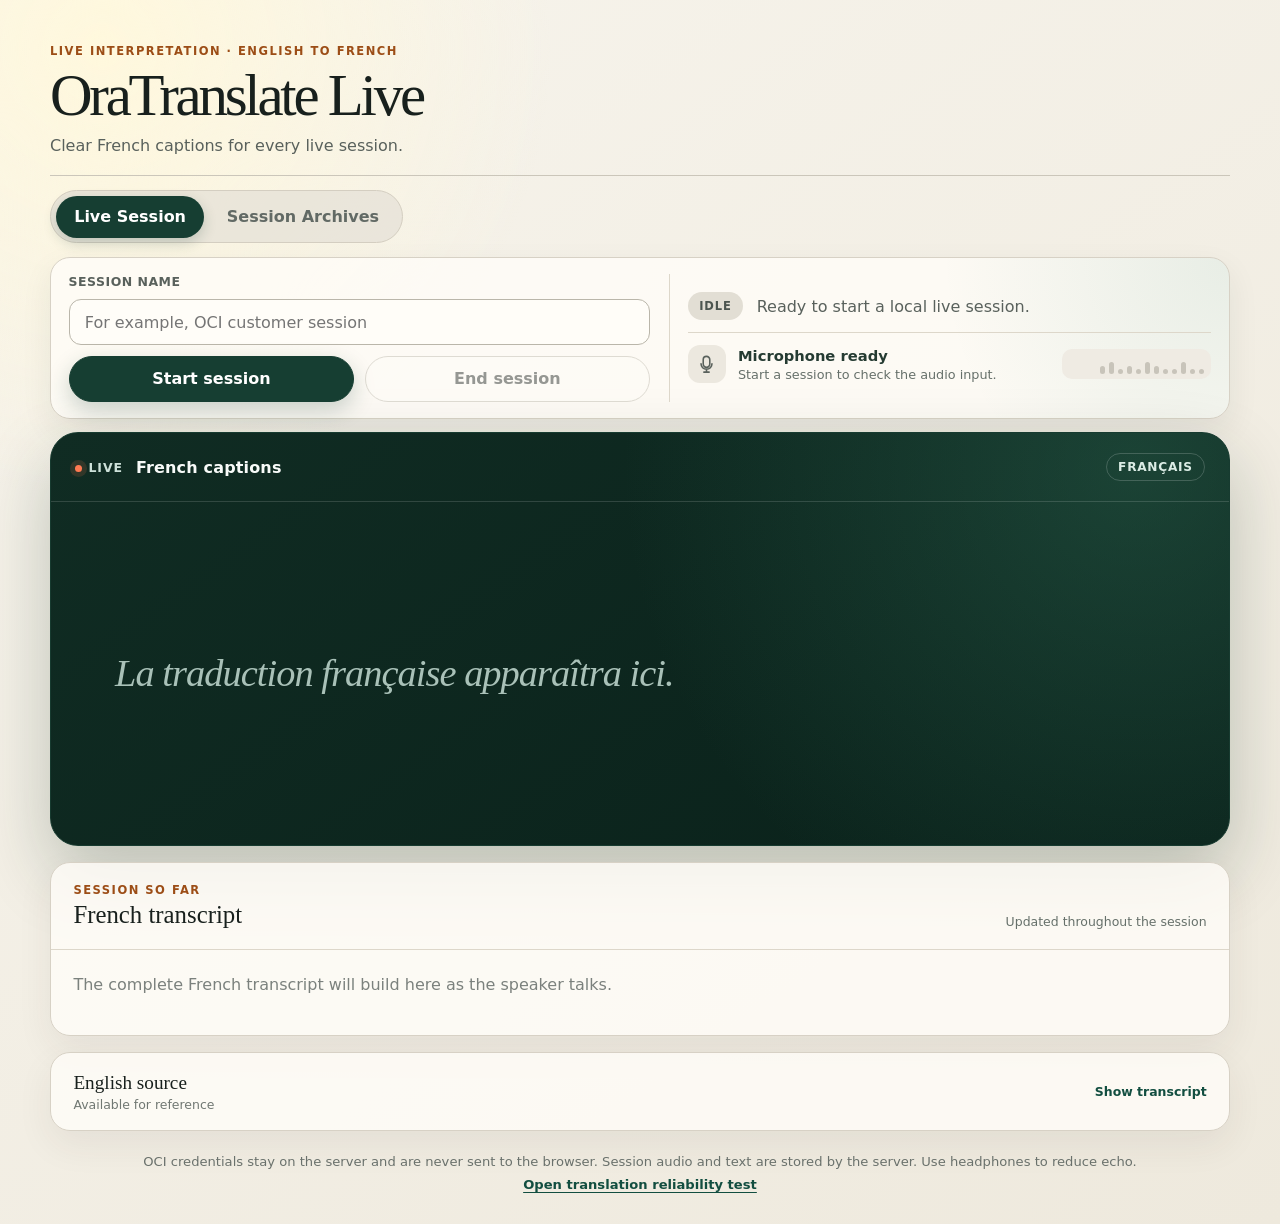
==== web/index.html @ 557733b6 "feat(ui): coordinate live sessions across tabs Separate live controls from session archives, add mic" ====
<!doctype html>
<html lang="en">
  <head>
    <meta charset="utf-8" />
    <meta name="viewport" content="width=device-width, initial-scale=1" />
    <title>OraTranslate Live</title>
    <link rel="stylesheet" href="styles.css" />
  </head>
  <body>
    <main class="shell">
      <header class="hero app-header">
        <div class="brand-block">
          <p class="eyebrow">Live interpretation · English to French</p>
          <h1>OraTranslate Live</h1>
          <p class="lede">
            Clear French captions for every live session.
          </p>
        </div>
      </header>

      <nav class="app-tabs" role="tablist" aria-label="OraTranslate views">
        <button
          id="live-session-tab"
          class="app-tab"
          type="button"
          role="tab"
          aria-selected="true"
          aria-controls="live-session-panel"
          data-panel="live-session-panel"
        >
          Live Session
        </button>
        <button
          id="session-archives-tab"
          class="app-tab"
          type="button"
          role="tab"
          aria-selected="false"
          aria-controls="session-archives-panel"
          data-panel="session-archives-panel"
          tabindex="-1"
        >
          Session Archives
        </button>
      </nav>

      <section
        id="live-session-panel"
        class="tab-panel"
        role="tabpanel"
        aria-labelledby="live-session-tab"
        tabindex="0"
      >
        <div class="session-command-center">
          <section class="session-controls" aria-label="Session controls">
            <label for="session-title">Session name</label>
            <input
              id="session-title"
              type="text"
              maxlength="120"
              placeholder="For example, OCI customer session"
            />
            <div class="controls">
              <button id="start-button" class="primary" type="button">
                Start session
              </button>
              <button id="stop-button" type="button" disabled>
                End session
              </button>
            </div>
          </section>

          <div class="session-feedback">
            <section class="status-panel" aria-live="polite">
              <div class="status-line">
                <span id="status-badge" data-state="idle">idle</span>
                <p id="status-message">Ready to start a local live session.</p>
              </div>
            </section>

            <section
              id="microphone-monitor"
              class="microphone-monitor"
              data-state="idle"
              aria-labelledby="microphone-label"
            >
              <span class="microphone-icon" aria-hidden="true">
                <svg viewBox="0 0 24 24" focusable="false">
                  <path
                    d="M12 15.25a3.75 3.75 0 0 0 3.75-3.75v-5a3.75 3.75 0 0 0-7.5 0v5A3.75 3.75 0 0 0 12 15.25Zm-6.25-4a6.25 6.25 0 0 0 12.5 0M12 17.5v3.25m-3 0h6"
                  />
                </svg>
              </span>
              <div class="microphone-copy">
                <strong id="microphone-label">Microphone ready</strong>
                <span id="microphone-message">
                  Start a session to check the audio input.
                </span>
              </div>
              <div
                id="microphone-level"
                class="microphone-level"
                role="meter"
                aria-label="Microphone input level"
                aria-valuemin="0"
                aria-valuemax="100"
                aria-valuenow="0"
              >
                <span></span><span></span><span></span><span></span>
                <span></span><span></span><span></span><span></span>
                <span></span><span></span><span></span><span></span>
              </div>
            </section>
          </div>
        </div>

        <section class="caption-stage" aria-labelledby="french-caption-heading">
        <div class="caption-stage-heading">
          <div>
            <span class="live-marker">Live</span>
            <h2 id="french-caption-heading">French captions</h2>
          </div>
          <span class="caption-language" lang="fr">Français</span>
        </div>
        <p
          id="current-french-caption"
          class="current-french-caption waiting-caption"
          lang="fr"
          aria-live="polite"
          aria-atomic="true"
        >
          La traduction française apparaîtra ici.
        </p>
      </section>

      <section class="history-panel" aria-labelledby="french-history-heading">
        <div class="history-heading">
          <div>
            <p class="eyebrow">Session so far</p>
            <h2 id="french-history-heading">French transcript</h2>
          </div>
          <span class="buffer-note">Updated throughout the session</span>
        </div>
        <div
          id="translation-list"
          class="result-list french-history"
          aria-live="polite"
        >
          <p id="empty-translation" class="empty-state">
            The complete French transcript will build here as the speaker talks.
          </p>
        </div>
      </section>

        <details class="source-panel">
        <summary>
          <span>
            <strong>English source</strong>
            <small>Available for reference</small>
          </span>
          <span class="disclosure-label">
            <span class="when-closed">Show transcript</span>
            <span class="when-open">Hide transcript</span>
          </span>
        </summary>
        <div
          id="transcript-list"
          class="result-list source-transcript"
          aria-live="polite"
        >
          <p id="empty-transcript" class="empty-state">
            The English source transcript will appear here.
          </p>
        </div>
        </details>
      </section>

      <section
        id="session-archives-panel"
        class="tab-panel"
        role="tabpanel"
        aria-labelledby="session-archives-tab"
        tabindex="0"
        hidden
      >
        <section
          class="session-library"
          id="session-library"
          aria-labelledby="library-heading"
        >
          <div class="library-heading">
            <div>
              <p class="eyebrow">Session Archives</p>
              <h2 id="library-heading">Saved sessions</h2>
              <p>
                Play a completed session or review and download its recording,
                transcript, translation, and operational report.
              </p>
            </div>
            <button id="refresh-sessions" type="button">Refresh sessions</button>
          </div>

          <div class="library-grid">
          <div id="session-list" class="session-list">
            <p id="empty-sessions" class="empty-state">
              Completed sessions will appear here.
            </p>
          </div>

          <article id="session-viewer" class="session-viewer">
            <p id="empty-viewer" class="empty-state">
              Choose a session to see its saved outputs.
            </p>
            <div id="session-detail" hidden>
              <div class="viewer-heading">
                <div>
                  <span id="saved-session-status" class="saved-status"></span>
                  <h3 id="saved-session-title"></h3>
                  <p id="saved-session-meta"></p>
                </div>
              </div>

              <div id="saved-audio-panel" class="saved-audio">
                <audio id="saved-audio" controls preload="metadata"></audio>
                <p class="archive-playback-note">
                  Only one archived recording plays at a time. Playback pauses
                  automatically when a live session starts.
                </p>
              </div>

              <div class="download-links">
                <a id="download-audio" download>Download MP3</a>
                <a id="download-english" download>Download English text</a>
                <a id="download-french" download>Download French text</a>
                <a id="download-report" download>Download session report</a>
                <button id="delete-session" class="danger-action" type="button">
                  Delete saved session
                </button>
              </div>

              <section class="saved-text" aria-labelledby="saved-english-heading">
                <h4 id="saved-english-heading">English transcript</h4>
                <p id="saved-english"></p>
              </section>
              <section
                class="saved-text french-saved"
                aria-labelledby="saved-french-heading"
              >
                <h4 id="saved-french-heading">French translation</h4>
                <p id="saved-french" lang="fr"></p>
              </section>
            </div>
          </article>
          </div>
        </section>
      </section>

      <footer>
        <p>
          OCI credentials stay on the server and are never sent to the browser.
          Session audio and text are stored by the server. Use headphones to
          reduce echo.
        </p>
        <a
          class="utility-link"
          href="translation-test.html"
          target="_blank"
          rel="noopener"
        >
          Open translation reliability test
        </a>
      </footer>
    </main>
    <script src="url-utils.js" defer></script>
    <script src="app.js" defer></script>
  </body>
</html>
---- web/styles.css ----
:root {
  color-scheme: light;
  font-family:
    Inter, ui-sans-serif, system-ui, -apple-system, BlinkMacSystemFont,
    "Segoe UI", sans-serif;
  color: #18201d;
  background: #f3f0e8;
  font-synthesis: none;
}

* {
  box-sizing: border-box;
}

[hidden] {
  display: none !important;
}

body {
  min-width: 320px;
  min-height: 100vh;
  margin: 0;
  background:
    radial-gradient(circle at 8% 4%, #fff8dd 0, transparent 28rem),
    linear-gradient(145deg, #f7f4ec 0%, #eee9dd 100%);
}

button {
  min-height: 46px;
  padding: 0 1.1rem;
  border: 1px solid #bab6aa;
  border-radius: 999px;
  color: #18201d;
  background: #fffdf8;
  font: inherit;
  font-weight: 700;
  cursor: pointer;
}

button.primary {
  border-color: #163e32;
  color: #fff;
  background: #163e32;
  box-shadow: 0 8px 22px rgb(22 62 50 / 22%);
}

button:hover:not(:disabled) {
  transform: translateY(-1px);
}

button:focus-visible {
  outline: 3px solid #d88d32;
  outline-offset: 3px;
}

button:disabled {
  cursor: not-allowed;
  opacity: 0.45;
}

input {
  min-height: 46px;
  padding: 0 0.95rem;
  border: 1px solid #bab6aa;
  border-radius: 12px;
  color: #18201d;
  background: #fffdf8;
  font: inherit;
}

input:focus-visible {
  outline: 3px solid #d88d32;
  outline-offset: 2px;
}

.shell {
  width: min(1180px, calc(100% - 2rem));
  margin: 0 auto;
  padding: 2.75rem 0 2rem;
}

.hero {
  display: flex;
  align-items: end;
  justify-content: space-between;
  gap: 3rem;
  padding: 0 0 2.25rem;
  border-bottom: 1px solid #cbc6ba;
}

.eyebrow,
.step {
  margin: 0 0 0.6rem;
  color: #9c4d16;
  font-size: 0.72rem;
  font-weight: 800;
  letter-spacing: 0.13em;
  text-transform: uppercase;
}

h1 {
  max-width: 780px;
  margin: 0;
  font-family: Georgia, "Times New Roman", serif;
  font-size: clamp(2.8rem, 7vw, 5.6rem);
  font-weight: 500;
  letter-spacing: -0.055em;
  line-height: 0.96;
}

.lede {
  max-width: 650px;
  margin: 1.35rem 0 0;
  color: #59615c;
  font-size: 1.05rem;
  line-height: 1.65;
}

.controls {
  display: flex;
  flex: 0 0 auto;
  gap: 0.65rem;
}

.session-controls {
  display: grid;
  gap: 0.65rem;
  min-width: 0;
}

.session-controls label {
  color: #59615c;
  font-size: 0.78rem;
  font-weight: 800;
  letter-spacing: 0.04em;
  text-transform: uppercase;
}

.session-controls .controls button {
  flex: 1;
}

.status-panel {
  display: flex;
  align-items: center;
  min-width: 0;
  margin: 0;
}

.status-line {
  display: flex;
  align-items: center;
  gap: 0.85rem;
}

.status-line p {
  margin: 0;
  color: #59615c;
  line-height: 1.45;
}

#status-badge {
  display: inline-flex;
  align-items: center;
  min-height: 28px;
  padding: 0 0.7rem;
  border-radius: 999px;
  color: #4c554f;
  background: #e2ded4;
  font-size: 0.72rem;
  font-weight: 800;
  letter-spacing: 0.08em;
  text-transform: uppercase;
}

#status-badge[data-state="listening"] {
  color: #fff;
  background: #15745a;
}

#status-badge[data-state="error"] {
  color: #fff;
  background: #a13b32;
}

#status-badge[data-state="unavailable"] {
  color: #6b330d;
  background: #f5d8bd;
}

.results-grid {
  display: grid;
  grid-template-columns: repeat(2, minmax(0, 1fr));
  gap: 1.2rem;
}

.result-panel {
  overflow: hidden;
  min-height: 420px;
  border: 1px solid #d7d1c5;
  border-radius: 22px;
  background: rgb(255 253 248 / 80%);
  box-shadow: 0 18px 50px rgb(56 49 39 / 8%);
}

.panel-heading {
  display: flex;
  align-items: center;
  justify-content: space-between;
  gap: 1rem;
  padding: 1.35rem 1.5rem;
  border-bottom: 1px solid #ddd7ca;
}

.panel-heading > div {
  display: flex;
  align-items: baseline;
  gap: 0.75rem;
}

.panel-heading .step {
  margin: 0;
}

h2 {
  margin: 0;
  font-family: Georgia, "Times New Roman", serif;
  font-size: 1.35rem;
  font-weight: 500;
}

.live-marker,
.buffer-note {
  color: #66706a;
  font-size: 0.78rem;
  white-space: nowrap;
}

.live-marker::before {
  display: inline-block;
  width: 7px;
  height: 7px;
  margin-right: 0.4rem;
  border-radius: 50%;
  background: #d85b38;
  content: "";
}

.result-list {
  max-height: 520px;
  overflow-y: auto;
  padding: 0.5rem 1.5rem 1.5rem;
}

.empty-state {
  margin: 1.2rem 0;
  color: #7b817d;
  line-height: 1.55;
}

.continuous-text {
  margin: 0;
  padding: 1rem 0;
  font-size: 1.05rem;
  line-height: 1.75;
}

.partial-text {
  color: #727a75;
  font-style: italic;
}

.error-card {
  margin-top: 1rem;
  padding: 1.1rem;
  border: 1px solid #ddd6c7;
  border-radius: 15px;
  background: #fffdfa;
}

.french-text {
  color: #124e40;
  font-family: Georgia, "Times New Roman", serif;
  font-size: 1.15rem;
}

.error-card {
  border-color: #e2b5ae;
  color: #762c25;
  background: #fff5f2;
}

.error-card p {
  margin: 0.45rem 0;
  line-height: 1.5;
}

.error-card code {
  display: block;
  overflow-wrap: anywhere;
  color: #7c514a;
  font-size: 0.74rem;
}

.session-library {
  margin-top: 1.2rem;
  overflow: hidden;
  border: 1px solid #d7d1c5;
  border-radius: 22px;
  background: rgb(255 253 248 / 80%);
  box-shadow: 0 18px 50px rgb(56 49 39 / 8%);
}

.library-heading {
  display: flex;
  align-items: center;
  justify-content: space-between;
  gap: 2rem;
  padding: 1.5rem;
  border-bottom: 1px solid #ddd7ca;
}

.library-heading .eyebrow {
  margin-bottom: 0.35rem;
}

.library-heading > div > p:last-child {
  max-width: 690px;
  margin: 0.55rem 0 0;
  color: #66706a;
  line-height: 1.55;
}

.library-grid {
  display: grid;
  grid-template-columns: minmax(240px, 0.36fr) minmax(0, 1fr);
  min-height: 410px;
}

.session-list {
  max-height: 620px;
  overflow-y: auto;
  padding: 0.75rem;
  border-right: 1px solid #ddd7ca;
}

.session-card {
  display: grid;
  width: 100%;
  min-height: 0;
  margin-bottom: 0.55rem;
  padding: 0.9rem;
  border: 1px solid transparent;
  border-radius: 13px;
  text-align: left;
}

.session-card:hover:not(:disabled),
.session-card[aria-current="true"] {
  transform: none;
  border-color: #b9c9c2;
  background: #edf4f0;
}

.session-card strong {
  overflow: hidden;
  text-overflow: ellipsis;
  white-space: nowrap;
}

.session-card span {
  margin-top: 0.3rem;
  color: #66706a;
  font-size: 0.78rem;
  font-weight: 500;
}

.session-viewer {
  min-width: 0;
  padding: 1.5rem;
}

.session-viewer > .empty-state {
  margin: 0;
}

.viewer-heading {
  display: flex;
  justify-content: space-between;
  gap: 1rem;
}

.viewer-heading h3 {
  margin: 0.35rem 0 0;
  font-family: Georgia, "Times New Roman", serif;
  font-size: 1.6rem;
  font-weight: 500;
}

.viewer-heading p {
  margin: 0.45rem 0 0;
  color: #66706a;
  font-size: 0.85rem;
}

.saved-status {
  display: inline-flex;
  padding: 0.25rem 0.55rem;
  border-radius: 999px;
  color: #165843;
  background: #dcece5;
  font-size: 0.68rem;
  font-weight: 800;
  letter-spacing: 0.06em;
  text-transform: uppercase;
}

.saved-status[data-status="interrupted"],
.saved-status[data-status="failed"] {
  color: #762c25;
  background: #f7dfda;
}

.saved-audio {
  margin-top: 1.2rem;
  padding: 0.85rem;
  border: 1px solid #ddd7ca;
  border-radius: 14px;
  background: #f8f5ed;
}

.saved-audio audio {
  display: block;
  width: 100%;
}

.archive-playback-note {
  margin: 0.55rem 0 0;
  color: #68716c;
  font-size: 0.78rem;
  line-height: 1.45;
}

.download-links {
  display: flex;
  flex-wrap: wrap;
  gap: 0.55rem 1rem;
  margin: 0.9rem 0 0;
}

.download-links a {
  color: #124e40;
  font-size: 0.82rem;
  font-weight: 750;
  text-underline-offset: 0.2em;
}

.download-links .danger-action {
  min-height: 0;
  margin-left: auto;
  padding: 0;
  border: 0;
  border-radius: 0;
  color: #9a342c;
  background: transparent;
  box-shadow: none;
  font-size: 0.82rem;
  text-decoration: underline;
  text-underline-offset: 0.2em;
}

.download-links .danger-action:hover:not(:disabled) {
  transform: none;
  color: #6f211b;
}

.saved-text {
  margin-top: 1.25rem;
  padding-top: 1rem;
  border-top: 1px solid #ddd7ca;
}

.saved-text h4 {
  margin: 0;
  color: #9c4d16;
  font-size: 0.74rem;
  letter-spacing: 0.1em;
  text-transform: uppercase;
}

.saved-text p {
  max-height: 220px;
  margin: 0.65rem 0 0;
  overflow-y: auto;
  white-space: pre-wrap;
  line-height: 1.7;
}

.french-saved p {
  color: #124e40;
  font-family: Georgia, "Times New Roman", serif;
  font-size: 1.08rem;
}

footer {
  padding: 1.4rem 0 0;
  color: #6a716c;
  font-size: 0.82rem;
  text-align: center;
}

footer p {
  margin: 0 0 0.55rem;
}

.utility-link {
  color: #124e40;
  font-weight: 700;
  text-underline-offset: 0.2em;
}

.app-header {
  align-items: center;
  padding-bottom: 1rem;
}

.app-header h1 {
  font-size: clamp(2.5rem, 4.6vw, 4rem);
}

.app-header .lede {
  margin-top: 0.55rem;
  font-size: 1rem;
}

.app-tabs {
  display: inline-flex;
  gap: 0.25rem;
  margin-top: 0.85rem;
  padding: 0.3rem;
  border: 1px solid #d4cec1;
  border-radius: 999px;
  background: rgb(229 225 215 / 72%);
}

.app-tab {
  min-height: 42px;
  padding: 0.2rem 1.15rem;
  border: 0;
  border-radius: 999px;
  color: #626a65;
  background: transparent;
  box-shadow: none;
}

.app-tab:hover:not(:disabled):not([aria-selected="true"]) {
  transform: none;
  color: #163e32;
  background: rgb(255 253 248 / 72%);
}

.app-tab[aria-selected="true"] {
  color: #fff;
  background: #163e32;
  box-shadow: 0 5px 14px rgb(22 62 50 / 20%);
}

.tab-panel {
  min-width: 0;
}

.session-command-center {
  display: grid;
  grid-template-columns: minmax(300px, 1.05fr) minmax(330px, 0.95fr);
  align-items: stretch;
  margin-top: 0.85rem;
  padding: 1rem 1.1rem;
  border: 1px solid #d7d1c5;
  border-radius: 20px;
  background:
    radial-gradient(circle at 100% 0%, rgb(27 112 84 / 9%), transparent 18rem),
    rgb(255 253 248 / 82%);
  box-shadow: 0 12px 32px rgb(34 49 42 / 7%);
}

.session-command-center .session-controls {
  padding-right: 1.15rem;
}

.session-feedback {
  display: grid;
  align-content: center;
  gap: 0.75rem;
  min-width: 0;
  padding-left: 1.15rem;
  border-left: 1px solid #ddd7ca;
}

.microphone-monitor {
  display: grid;
  grid-template-columns: auto minmax(0, 1fr) minmax(130px, 0.48fr);
  align-items: center;
  gap: 0.75rem;
  min-width: 0;
  margin: 0;
  padding: 0.75rem 0 0;
  border: 0;
  border-top: 1px solid #ddd7ca;
  border-radius: 0;
  color: #34433c;
  background: transparent;
  transition:
    border-color 160ms ease,
    background-color 160ms ease,
    box-shadow 160ms ease;
}

.microphone-icon {
  display: grid;
  width: 38px;
  height: 38px;
  place-items: center;
  border-radius: 12px;
  color: #59615c;
  background: #ece8df;
  transition:
    color 160ms ease,
    background-color 160ms ease,
    box-shadow 160ms ease;
}

.microphone-icon svg {
  width: 21px;
  height: 21px;
  fill: none;
  stroke: currentcolor;
  stroke-linecap: round;
  stroke-linejoin: round;
  stroke-width: 1.8;
}

.microphone-copy {
  display: grid;
  gap: 0.15rem;
  min-width: 0;
}

.microphone-copy strong {
  color: #253b32;
  font-size: 0.92rem;
}

.microphone-copy span {
  overflow: hidden;
  color: #66706a;
  font-size: 0.8rem;
  text-overflow: ellipsis;
  white-space: nowrap;
}

.microphone-level {
  display: flex;
  height: 30px;
  align-items: end;
  justify-content: flex-end;
  gap: 4px;
  padding: 5px 7px;
  border-radius: 10px;
  background: #efebe3;
}

.microphone-level span {
  width: 5px;
  height: 28%;
  border-radius: 999px;
  background: #c8c4ba;
  transition:
    height 90ms linear,
    background-color 90ms linear;
}

.microphone-level span:nth-child(3n + 1) {
  height: 42%;
}

.microphone-level span:nth-child(4n + 2) {
  height: 64%;
}

.microphone-level span.is-active {
  height: 100%;
  background: #1a7c5f;
}

.microphone-monitor[data-state="requesting"] .microphone-icon,
.microphone-monitor[data-state="connecting"] .microphone-icon {
  color: #7a470d;
  background: #f7dfbd;
}

.microphone-monitor[data-state="active"] {
  border-color: #8bb8a7;
  background: transparent;
  box-shadow: none;
}

.microphone-monitor[data-state="active"] .microphone-icon {
  color: #fff;
  background: #15745a;
  box-shadow: 0 0 0 6px rgb(21 116 90 / 10%);
}

.microphone-monitor[data-state="error"] {
  border-color: #d9aaa3;
  background: transparent;
}

.microphone-monitor[data-state="error"] .microphone-icon {
  color: #fff;
  background: #a13b32;
}

.microphone-monitor[data-state="unavailable"] .microphone-icon {
  color: #6b330d;
  background: #f5d8bd;
}

.caption-stage {
  display: flex;
  min-height: clamp(340px, 46vh, 540px);
  margin-top: 0.85rem;
  overflow: hidden;
  flex-direction: column;
  border: 1px solid #173b30;
  border-radius: 28px;
  color: #f8fbf9;
  background:
    radial-gradient(circle at 92% 8%, rgb(55 123 98 / 35%), transparent 32rem),
    linear-gradient(145deg, #102c23 0%, #0a211a 100%);
  box-shadow: 0 28px 70px rgb(16 44 35 / 24%);
}

.caption-stage-heading {
  display: flex;
  align-items: center;
  justify-content: space-between;
  gap: 1rem;
  padding: 1.25rem 1.5rem;
  border-bottom: 1px solid rgb(255 255 255 / 14%);
}

.caption-stage-heading > div {
  display: flex;
  align-items: center;
  gap: 0.8rem;
}

.caption-stage-heading h2 {
  color: #f8fbf9;
  font-family: inherit;
  font-size: 1rem;
  font-weight: 750;
  letter-spacing: 0.01em;
}

.caption-stage .live-marker {
  color: #cde1d9;
  font-weight: 750;
  letter-spacing: 0.08em;
  text-transform: uppercase;
}

.caption-stage .live-marker::before {
  background: #ff7a52;
  box-shadow: 0 0 0 5px rgb(255 122 82 / 14%);
}

.caption-language {
  padding: 0.35rem 0.7rem;
  border: 1px solid rgb(255 255 255 / 18%);
  border-radius: 999px;
  color: #dbece5;
  font-size: 0.76rem;
  font-weight: 750;
  letter-spacing: 0.06em;
  text-transform: uppercase;
}

.current-french-caption {
  display: flex;
  min-height: 0;
  margin: 0;
  padding: clamp(2rem, 5vw, 4rem);
  overflow-y: auto;
  flex: 1;
  align-items: center;
  color: #fffdf8;
  font-family: Georgia, "Times New Roman", serif;
  font-size: clamp(2.4rem, 4.7vw, 5rem);
  font-weight: 500;
  letter-spacing: -0.025em;
  line-height: 1.13;
  text-wrap: balance;
}

.current-french-caption.waiting-caption {
  color: #a9c1b8;
  font-size: clamp(1.7rem, 3vw, 2.7rem);
  font-style: italic;
}

.history-panel,
.source-panel {
  margin-top: 1rem;
  overflow: hidden;
  border: 1px solid #d7d1c5;
  border-radius: 20px;
  background: rgb(255 253 248 / 82%);
  box-shadow: 0 14px 36px rgb(56 49 39 / 7%);
}

.history-heading {
  display: flex;
  align-items: end;
  justify-content: space-between;
  gap: 1rem;
  padding: 1.2rem 1.4rem;
  border-bottom: 1px solid #ddd7ca;
}

.history-heading .eyebrow {
  margin-bottom: 0.3rem;
}

.history-heading h2 {
  font-size: 1.55rem;
}

.french-history {
  max-height: 300px;
  padding: 0.25rem 1.4rem 1.15rem;
}

.french-history .french-text {
  color: #123f34;
  font-size: clamp(1.25rem, 2vw, 1.65rem);
  line-height: 1.65;
}

.source-panel > summary {
  display: flex;
  align-items: center;
  justify-content: space-between;
  gap: 1rem;
  padding: 1.15rem 1.4rem;
  list-style: none;
  cursor: pointer;
}

.source-panel > summary::-webkit-details-marker {
  display: none;
}

.source-panel > summary:focus-visible {
  outline: 3px solid #d88d32;
  outline-offset: -3px;
}

.source-panel > summary > span:first-child {
  display: grid;
  gap: 0.2rem;
}

.source-panel summary strong {
  font-family: Georgia, "Times New Roman", serif;
  font-size: 1.2rem;
  font-weight: 500;
}

.source-panel summary small {
  color: #707772;
  font-size: 0.78rem;
}

.disclosure-label {
  color: #124e40;
  font-size: 0.78rem;
  font-weight: 800;
  white-space: nowrap;
}

.source-panel[open] > summary {
  border-bottom: 1px solid #ddd7ca;
}

.disclosure-label .when-open,
.source-panel[open] > summary .when-closed {
  display: none;
}

.source-panel[open] > summary .when-open {
  display: inline;
}

.source-transcript {
  max-height: 230px;
  padding: 0.35rem 1.4rem 1rem;
  background: #f8f5ed;
}

.source-transcript .continuous-text {
  color: #4f5853;
  font-size: 0.95rem;
  line-height: 1.65;
}

.session-library {
  margin-top: 1rem;
}

@media (max-width: 760px) {
  .shell {
    padding-top: 2rem;
  }

  .hero {
    align-items: stretch;
    flex-direction: column;
    gap: 1.5rem;
  }

  .session-command-center {
    grid-template-columns: 1fr;
    padding: 0.9rem;
  }

  .session-command-center .session-controls,
  .session-feedback {
    width: 100%;
  }

  .session-command-center .session-controls {
    padding: 0 0 0.9rem;
  }

  .session-feedback {
    padding: 0.85rem 0 0;
    border-top: 1px solid #ddd7ca;
    border-left: 0;
  }

  .microphone-monitor {
    grid-template-columns: auto minmax(0, 1fr);
  }

  .microphone-level {
    grid-column: 1 / -1;
    justify-content: stretch;
  }

  .microphone-level span {
    flex: 1;
  }

  .caption-stage {
    min-height: 360px;
    border-radius: 22px;
  }

  .caption-stage-heading {
    padding: 1rem;
  }

  .current-french-caption {
    padding: 1.5rem;
    font-size: clamp(2rem, 9vw, 3.3rem);
  }

  .history-heading {
    align-items: flex-start;
    flex-direction: column;
    padding: 1rem;
  }

  .french-history,
  .source-transcript {
    padding-right: 1rem;
    padding-left: 1rem;
  }

  .source-panel > summary {
    align-items: flex-start;
    padding: 1rem;
  }

  .session-controls {
    flex-basis: auto;
  }

  .controls button {
    flex: 1;
  }

  .app-tabs {
    display: flex;
    gap: 0;
    width: 100%;
  }

  .app-tab {
    flex: 1;
    padding-right: 0.65rem;
    padding-left: 0.65rem;
  }

  .results-grid {
    grid-template-columns: 1fr;
  }

  .result-panel {
    min-height: 340px;
  }

  .library-heading {
    align-items: stretch;
    flex-direction: column;
    gap: 1rem;
  }

  .library-grid {
    grid-template-columns: 1fr;
  }

  .session-list {
    max-height: 280px;
    border-right: 0;
    border-bottom: 1px solid #ddd7ca;
  }
}
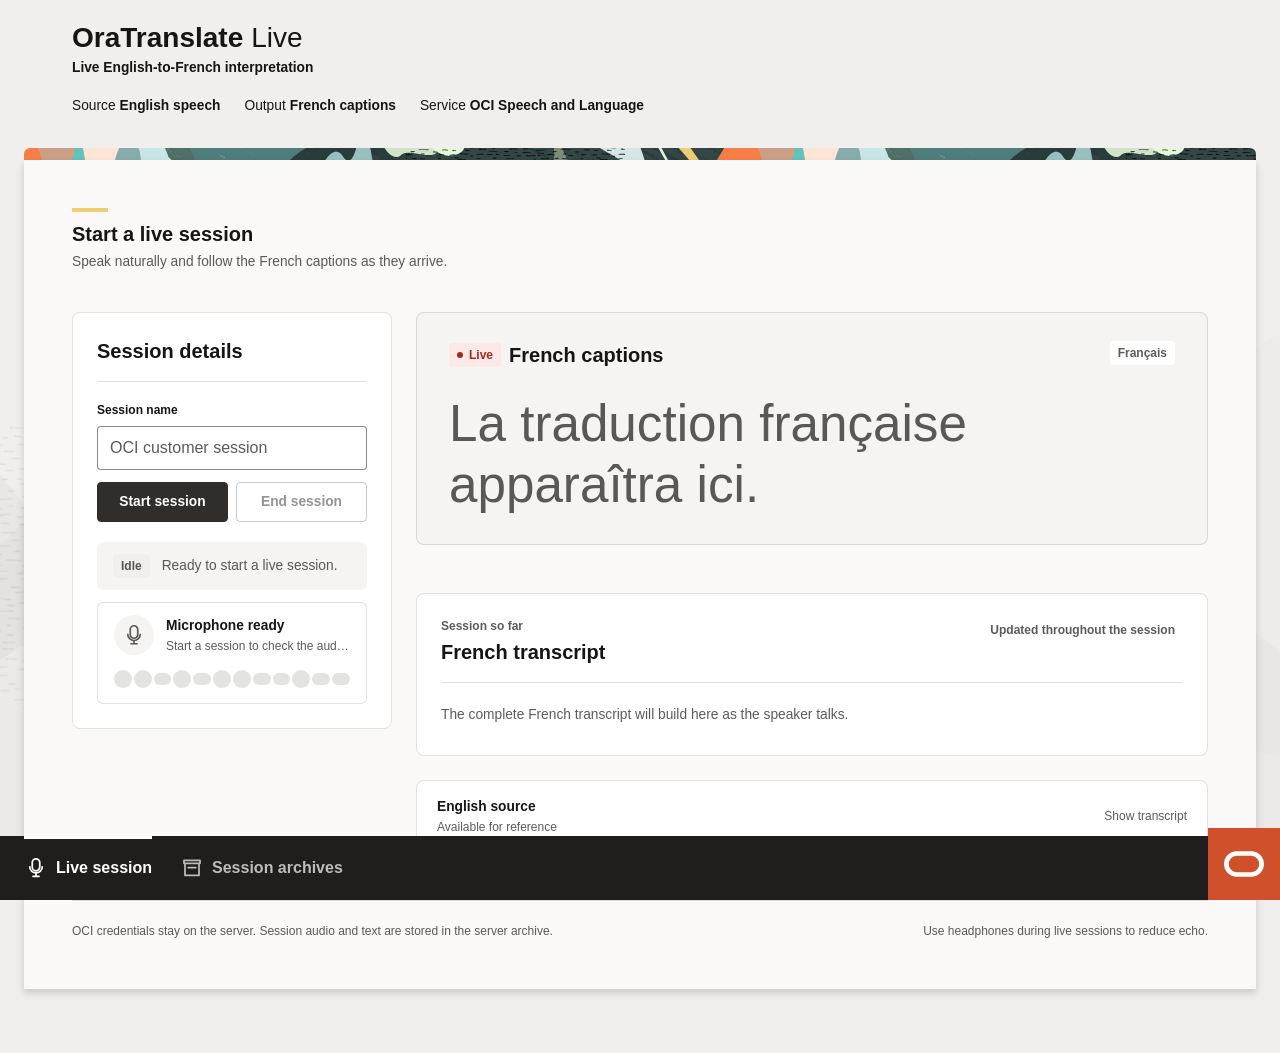
==== commit 0c553253: "feat(ui): adopt Redwood live session experience Restyle the live and diagnostic pages with local Red" ====
--- a/web/index.html
+++ b/web/index.html
@@ -7,270 +7,439 @@
     <link rel="stylesheet" href="styles.css" />
   </head>
   <body>
-    <main class="shell">
-      <header class="hero app-header">
-        <div class="brand-block">
-          <p class="eyebrow">Live interpretation · English to French</p>
-          <h1>OraTranslate Live</h1>
-          <p class="lede">
-            Clear French captions for every live session.
+    <div class="page-shell">
+      <header class="overview-header">
+        <div class="frame-shell">
+          <div class="overview-header__surface">
+            <div class="overview-header__main">
+              <div class="overview-header__identity">
+                <div class="overview-header__title-row">
+                  <h1 class="overview-title">
+                    <span class="overview-title__strong">OraTranslate</span>
+                    <span>Live</span>
+                  </h1>
+                </div>
+                <p class="overview-subtitle">
+                  Live English-to-French interpretation
+                </p>
+              </div>
+
+            </div>
+
+            <dl class="overview-context" aria-label="Translation context">
+              <div class="context-item">
+                <dt>Source</dt>
+                <dd>English speech</dd>
+              </div>
+              <div class="context-item">
+                <dt>Output</dt>
+                <dd>French captions</dd>
+              </div>
+              <div class="context-item">
+                <dt>Service</dt>
+                <dd>OCI Speech and Language</dd>
+              </div>
+            </dl>
+          </div>
+
+          <div class="overview-strip" aria-hidden="true"></div>
+        </div>
+      </header>
+
+      <main class="overview-main">
+        <div class="frame-shell">
+          <div class="content-shell">
+            <div class="content-shell__primary">
+              <section
+                id="live-session-panel"
+                class="tab-panel"
+                role="tabpanel"
+                aria-labelledby="live-session-tab"
+                tabindex="0"
+              >
+                <section
+                  class="overview-section live-workflow"
+                  aria-labelledby="live-workflow-heading"
+                >
+                  <div class="section-heading">
+                    <h2 id="live-workflow-heading">Start a live session</h2>
+                    <p>Speak naturally and follow the French captions as they arrive.</p>
+                  </div>
+
+                  <div class="live-item-overview">
+                    <aside
+                      class="session-command-center"
+                      aria-labelledby="session-details-heading"
+                    >
+                      <div class="session-card-heading">
+                        <h3 id="session-details-heading">Session details</h3>
+                      </div>
+
+                      <section class="session-controls" aria-label="Session controls">
+                        <label for="session-title">Session name</label>
+                        <input
+                          id="session-title"
+                          type="text"
+                          maxlength="120"
+                          placeholder="OCI customer session"
+                        />
+                        <div class="controls">
+                          <button
+                            id="start-button"
+                            class="btn btn--primary primary"
+                            type="button"
+                          >
+                            Start session
+                          </button>
+                          <button
+                            id="stop-button"
+                            class="btn btn--secondary"
+                            type="button"
+                            disabled
+                          >
+                            End session
+                          </button>
+                        </div>
+                      </section>
+
+                      <div class="session-feedback">
+                        <section class="status-panel" aria-live="polite">
+                          <div class="status-line">
+                            <span id="status-badge" data-state="idle">idle</span>
+                            <p id="status-message">Ready to start a live session.</p>
+                          </div>
+                        </section>
+
+                        <section
+                          id="microphone-monitor"
+                          class="microphone-monitor"
+                          data-state="idle"
+                          aria-labelledby="microphone-label"
+                        >
+                          <span class="microphone-icon" aria-hidden="true">
+                            <svg viewBox="0 0 24 24" focusable="false">
+                              <path
+                                d="M12 15.25a3.75 3.75 0 0 0 3.75-3.75v-5a3.75 3.75 0 0 0-7.5 0v5A3.75 3.75 0 0 0 12 15.25Zm-6.25-4a6.25 6.25 0 0 0 12.5 0M12 17.5v3.25m-3 0h6"
+                              />
+                            </svg>
+                          </span>
+                          <div class="microphone-copy">
+                            <strong id="microphone-label">Microphone ready</strong>
+                            <span id="microphone-message">
+                              Start a session to check the audio input.
+                            </span>
+                          </div>
+                          <div
+                            id="microphone-level"
+                            class="microphone-level"
+                            role="meter"
+                            aria-label="Microphone input level"
+                            aria-valuemin="0"
+                            aria-valuemax="100"
+                            aria-valuenow="0"
+                          >
+                            <span></span><span></span><span></span><span></span>
+                            <span></span><span></span><span></span><span></span>
+                            <span></span><span></span><span></span><span></span>
+                          </div>
+                        </section>
+                      </div>
+                    </aside>
+
+                    <div class="live-item-overview__content">
+                      <section
+                        class="caption-stage"
+                        aria-labelledby="french-caption-heading"
+                      >
+                        <div class="caption-stage-heading">
+                          <div>
+                            <span class="live-marker">Live</span>
+                            <h2 id="french-caption-heading">French captions</h2>
+                          </div>
+                          <span class="caption-language" lang="fr">Français</span>
+                        </div>
+                        <p
+                          id="current-french-caption"
+                          class="current-french-caption waiting-caption"
+                          lang="fr"
+                          aria-live="polite"
+                          aria-atomic="true"
+                        >
+                          La traduction française apparaîtra ici.
+                        </p>
+                      </section>
+
+                      <section
+                        id="translation-alerts"
+                        class="message-stack"
+                        aria-label="Translation notices"
+                        aria-live="polite"
+                      ></section>
+
+                      <section
+                        class="history-panel"
+                        aria-labelledby="french-history-heading"
+                      >
+                        <div class="history-heading">
+                          <div>
+                            <p class="section-kicker">Session so far</p>
+                            <h2 id="french-history-heading">French transcript</h2>
+                          </div>
+                          <span class="buffer-note">Updated throughout the session</span>
+                        </div>
+                        <div
+                          id="translation-list"
+                          class="result-list french-history"
+                        >
+                          <p id="empty-translation" class="empty-state">
+                            The complete French transcript will build here as the speaker talks.
+                          </p>
+                        </div>
+                      </section>
+
+                      <details class="source-panel">
+                        <summary>
+                          <span>
+                            <strong>English source</strong>
+                            <small>Available for reference</small>
+                          </span>
+                          <span class="disclosure-label">
+                            <span class="when-closed">Show transcript</span>
+                            <span class="when-open">Hide transcript</span>
+                          </span>
+                        </summary>
+                        <div
+                          id="transcript-list"
+                          class="result-list source-transcript"
+                          aria-live="polite"
+                        >
+                          <p id="empty-transcript" class="empty-state">
+                            The English source transcript will appear here.
+                          </p>
+                        </div>
+                      </details>
+                    </div>
+                  </div>
+                </section>
+              </section>
+
+              <section
+                id="session-archives-panel"
+                class="tab-panel"
+                role="tabpanel"
+                aria-labelledby="session-archives-tab"
+                tabindex="0"
+                hidden
+              >
+                <section
+                  class="session-library overview-section"
+                  id="session-library"
+                  aria-labelledby="library-heading"
+                >
+                  <div class="library-heading section-heading">
+                    <div>
+                      <h2 id="library-heading">Saved sessions</h2>
+                      <p>
+                        Review recordings, transcripts, translations, and operational reports.
+                      </p>
+                    </div>
+                    <button
+                      id="refresh-sessions"
+                      class="btn btn--secondary"
+                      type="button"
+                    >
+                      Refresh sessions
+                    </button>
+                  </div>
+
+                  <div
+                    id="archive-message"
+                    class="archive-message"
+                    aria-live="polite"
+                  ></div>
+
+                  <div class="library-grid">
+                    <div id="session-list" class="session-list">
+                      <p id="empty-sessions" class="empty-state">
+                        Completed sessions will appear here.
+                      </p>
+                    </div>
+
+                    <article id="session-viewer" class="session-viewer">
+                      <p id="empty-viewer" class="empty-state">
+                        Choose a session to see its saved outputs.
+                      </p>
+                      <div id="session-detail" hidden>
+                        <div class="viewer-heading">
+                          <div>
+                            <span
+                              id="saved-session-status"
+                              class="saved-status"
+                            ></span>
+                            <h3 id="saved-session-title"></h3>
+                            <p id="saved-session-meta"></p>
+                          </div>
+                        </div>
+
+                        <div id="saved-audio-panel" class="saved-audio">
+                          <audio
+                            id="saved-audio"
+                            controls
+                            preload="metadata"
+                          ></audio>
+                          <p class="archive-playback-note">
+                            Only one archived recording plays at a time. Playback pauses
+                            automatically when a live session starts.
+                          </p>
+                        </div>
+
+                        <div class="download-links">
+                          <a id="download-audio" download>Download MP3</a>
+                          <a id="download-english" download>Download English text</a>
+                          <a id="download-french" download>Download French text</a>
+                          <a id="download-report" download>Download session report</a>
+                          <button
+                            id="delete-session"
+                            class="btn btn--danger danger-action"
+                            type="button"
+                          >
+                            Delete saved session
+                          </button>
+                        </div>
+
+                        <section
+                          class="saved-text"
+                          aria-labelledby="saved-english-heading"
+                        >
+                          <h4 id="saved-english-heading">English transcript</h4>
+                          <p id="saved-english"></p>
+                        </section>
+                        <section
+                          class="saved-text french-saved"
+                          aria-labelledby="saved-french-heading"
+                        >
+                          <h4 id="saved-french-heading">French translation</h4>
+                          <p id="saved-french" lang="fr"></p>
+                        </section>
+                      </div>
+                    </article>
+                  </div>
+                </section>
+              </section>
+
+              <footer class="app-footer">
+                <p>
+                  OCI credentials stay on the server. Session audio and text are stored
+                  in the server archive.
+                </p>
+                <p>Use headphones during live sessions to reduce echo.</p>
+              </footer>
+            </div>
+          </div>
+        </div>
+      </main>
+    </div>
+
+    <dialog
+      id="delete-session-dialog"
+      class="rdw-dialog"
+      aria-labelledby="delete-dialog-title"
+      aria-describedby="delete-dialog-description"
+    >
+      <div class="rdw-dialog__surface">
+        <header class="rdw-dialog__header">
+          <h2 id="delete-dialog-title">Delete saved session?</h2>
+        </header>
+        <div class="rdw-dialog__body">
+          <p id="delete-dialog-description">
+            <strong id="delete-dialog-session-name"></strong> and its MP3,
+            transcripts, report, metadata, and diagnostics will be permanently
+            deleted.
           </p>
         </div>
-      </header>
-
-      <nav class="app-tabs" role="tablist" aria-label="OraTranslate views">
-        <button
-          id="live-session-tab"
-          class="app-tab"
-          type="button"
-          role="tab"
-          aria-selected="true"
-          aria-controls="live-session-panel"
-          data-panel="live-session-panel"
-        >
-          Live Session
-        </button>
-        <button
-          id="session-archives-tab"
-          class="app-tab"
-          type="button"
-          role="tab"
-          aria-selected="false"
-          aria-controls="session-archives-panel"
-          data-panel="session-archives-panel"
-          tabindex="-1"
-        >
-          Session Archives
-        </button>
-      </nav>
-
-      <section
-        id="live-session-panel"
-        class="tab-panel"
-        role="tabpanel"
-        aria-labelledby="live-session-tab"
-        tabindex="0"
-      >
-        <div class="session-command-center">
-          <section class="session-controls" aria-label="Session controls">
-            <label for="session-title">Session name</label>
-            <input
-              id="session-title"
-              type="text"
-              maxlength="120"
-              placeholder="For example, OCI customer session"
-            />
-            <div class="controls">
-              <button id="start-button" class="primary" type="button">
-                Start session
-              </button>
-              <button id="stop-button" type="button" disabled>
-                End session
-              </button>
-            </div>
-          </section>
-
-          <div class="session-feedback">
-            <section class="status-panel" aria-live="polite">
-              <div class="status-line">
-                <span id="status-badge" data-state="idle">idle</span>
-                <p id="status-message">Ready to start a local live session.</p>
-              </div>
-            </section>
-
-            <section
-              id="microphone-monitor"
-              class="microphone-monitor"
-              data-state="idle"
-              aria-labelledby="microphone-label"
-            >
-              <span class="microphone-icon" aria-hidden="true">
-                <svg viewBox="0 0 24 24" focusable="false">
-                  <path
-                    d="M12 15.25a3.75 3.75 0 0 0 3.75-3.75v-5a3.75 3.75 0 0 0-7.5 0v5A3.75 3.75 0 0 0 12 15.25Zm-6.25-4a6.25 6.25 0 0 0 12.5 0M12 17.5v3.25m-3 0h6"
-                  />
-                </svg>
-              </span>
-              <div class="microphone-copy">
-                <strong id="microphone-label">Microphone ready</strong>
-                <span id="microphone-message">
-                  Start a session to check the audio input.
-                </span>
-              </div>
-              <div
-                id="microphone-level"
-                class="microphone-level"
-                role="meter"
-                aria-label="Microphone input level"
-                aria-valuemin="0"
-                aria-valuemax="100"
-                aria-valuenow="0"
-              >
-                <span></span><span></span><span></span><span></span>
-                <span></span><span></span><span></span><span></span>
-                <span></span><span></span><span></span><span></span>
-              </div>
-            </section>
-          </div>
+        <footer class="rdw-dialog__footer">
+          <button
+            id="cancel-delete-session"
+            class="btn btn--secondary"
+            type="button"
+          >
+            Cancel
+          </button>
+          <button
+            id="confirm-delete-session"
+            class="btn btn--danger-solid"
+            type="button"
+          >
+            Delete session
+          </button>
+        </footer>
+      </div>
+    </dialog>
+
+    <nav class="app-nav" aria-label="OraTranslate views">
+      <div class="chrome-shell app-nav__shell">
+        <div class="app-nav__tabs" role="tablist" aria-label="OraTranslate views">
+          <button
+            id="live-session-tab"
+            class="app-nav__item"
+            type="button"
+            role="tab"
+            aria-selected="true"
+            aria-controls="live-session-panel"
+            aria-label="Live session"
+            data-panel="live-session-panel"
+          >
+            <span class="app-nav__indicator" aria-hidden="true"></span>
+            <span class="app-nav__icon" aria-hidden="true">
+              <svg viewBox="0 0 24 24">
+                <path
+                  d="M12 14.75A3.75 3.75 0 0 0 15.75 11V6.5a3.75 3.75 0 0 0-7.5 0V11A3.75 3.75 0 0 0 12 14.75Zm-6.25-4a6.25 6.25 0 0 0 12.5 0M12 17v3.25m-3 0h6"
+                  fill="none"
+                  stroke="currentColor"
+                  stroke-linecap="round"
+                  stroke-linejoin="round"
+                  stroke-width="1.75"
+                />
+              </svg>
+            </span>
+            <span class="app-nav__label">Live session</span>
+          </button>
+          <button
+            id="session-archives-tab"
+            class="app-nav__item"
+            type="button"
+            role="tab"
+            aria-selected="false"
+            aria-controls="session-archives-panel"
+            aria-label="Session archives"
+            data-panel="session-archives-panel"
+            tabindex="-1"
+          >
+            <span class="app-nav__indicator" aria-hidden="true"></span>
+            <span class="app-nav__icon" aria-hidden="true">
+              <svg viewBox="0 0 24 24">
+                <path
+                  d="M5 7.25h14v12H5v-12Zm-1-3h16v3H4v-3Zm4.25 7.25h7.5"
+                  fill="none"
+                  stroke="currentColor"
+                  stroke-linecap="round"
+                  stroke-linejoin="round"
+                  stroke-width="1.75"
+                />
+              </svg>
+            </span>
+            <span class="app-nav__label">Session archives</span>
+          </button>
         </div>
 
-        <section class="caption-stage" aria-labelledby="french-caption-heading">
-        <div class="caption-stage-heading">
-          <div>
-            <span class="live-marker">Live</span>
-            <h2 id="french-caption-heading">French captions</h2>
-          </div>
-          <span class="caption-language" lang="fr">Français</span>
+        <div class="brand-pill" aria-label="Oracle">
+          <span class="brand-pill__mark" aria-hidden="true">
+            <img src="assets/images/oracle-o.svg" alt="" />
+          </span>
         </div>
-        <p
-          id="current-french-caption"
-          class="current-french-caption waiting-caption"
-          lang="fr"
-          aria-live="polite"
-          aria-atomic="true"
-        >
-          La traduction française apparaîtra ici.
-        </p>
-      </section>
-
-      <section class="history-panel" aria-labelledby="french-history-heading">
-        <div class="history-heading">
-          <div>
-            <p class="eyebrow">Session so far</p>
-            <h2 id="french-history-heading">French transcript</h2>
-          </div>
-          <span class="buffer-note">Updated throughout the session</span>
-        </div>
-        <div
-          id="translation-list"
-          class="result-list french-history"
-          aria-live="polite"
-        >
-          <p id="empty-translation" class="empty-state">
-            The complete French transcript will build here as the speaker talks.
-          </p>
-        </div>
-      </section>
-
-        <details class="source-panel">
-        <summary>
-          <span>
-            <strong>English source</strong>
-            <small>Available for reference</small>
-          </span>
-          <span class="disclosure-label">
-            <span class="when-closed">Show transcript</span>
-            <span class="when-open">Hide transcript</span>
-          </span>
-        </summary>
-        <div
-          id="transcript-list"
-          class="result-list source-transcript"
-          aria-live="polite"
-        >
-          <p id="empty-transcript" class="empty-state">
-            The English source transcript will appear here.
-          </p>
-        </div>
-        </details>
-      </section>
-
-      <section
-        id="session-archives-panel"
-        class="tab-panel"
-        role="tabpanel"
-        aria-labelledby="session-archives-tab"
-        tabindex="0"
-        hidden
-      >
-        <section
-          class="session-library"
-          id="session-library"
-          aria-labelledby="library-heading"
-        >
-          <div class="library-heading">
-            <div>
-              <p class="eyebrow">Session Archives</p>
-              <h2 id="library-heading">Saved sessions</h2>
-              <p>
-                Play a completed session or review and download its recording,
-                transcript, translation, and operational report.
-              </p>
-            </div>
-            <button id="refresh-sessions" type="button">Refresh sessions</button>
-          </div>
-
-          <div class="library-grid">
-          <div id="session-list" class="session-list">
-            <p id="empty-sessions" class="empty-state">
-              Completed sessions will appear here.
-            </p>
-          </div>
-
-          <article id="session-viewer" class="session-viewer">
-            <p id="empty-viewer" class="empty-state">
-              Choose a session to see its saved outputs.
-            </p>
-            <div id="session-detail" hidden>
-              <div class="viewer-heading">
-                <div>
-                  <span id="saved-session-status" class="saved-status"></span>
-                  <h3 id="saved-session-title"></h3>
-                  <p id="saved-session-meta"></p>
-                </div>
-              </div>
-
-              <div id="saved-audio-panel" class="saved-audio">
-                <audio id="saved-audio" controls preload="metadata"></audio>
-                <p class="archive-playback-note">
-                  Only one archived recording plays at a time. Playback pauses
-                  automatically when a live session starts.
-                </p>
-              </div>
-
-              <div class="download-links">
-                <a id="download-audio" download>Download MP3</a>
-                <a id="download-english" download>Download English text</a>
-                <a id="download-french" download>Download French text</a>
-                <a id="download-report" download>Download session report</a>
-                <button id="delete-session" class="danger-action" type="button">
-                  Delete saved session
-                </button>
-              </div>
-
-              <section class="saved-text" aria-labelledby="saved-english-heading">
-                <h4 id="saved-english-heading">English transcript</h4>
-                <p id="saved-english"></p>
-              </section>
-              <section
-                class="saved-text french-saved"
-                aria-labelledby="saved-french-heading"
-              >
-                <h4 id="saved-french-heading">French translation</h4>
-                <p id="saved-french" lang="fr"></p>
-              </section>
-            </div>
-          </article>
-          </div>
-        </section>
-      </section>
-
-      <footer>
-        <p>
-          OCI credentials stay on the server and are never sent to the browser.
-          Session audio and text are stored by the server. Use headphones to
-          reduce echo.
-        </p>
-        <a
-          class="utility-link"
-          href="translation-test.html"
-          target="_blank"
-          rel="noopener"
-        >
-          Open translation reliability test
-        </a>
-      </footer>
-    </main>
+      </div>
+    </nav>
+
     <script src="url-utils.js" defer></script>
     <script src="app.js" defer></script>
   </body>
--- a/web/styles.css
+++ b/web/styles.css
@@ -1,896 +1,981 @@
+@import url("./assets/fonts/fonts.css");
+
 :root {
   color-scheme: light;
-  font-family:
-    Inter, ui-sans-serif, system-ui, -apple-system, BlinkMacSystemFont,
-    "Segoe UI", sans-serif;
-  color: #18201d;
-  background: #f3f0e8;
-  font-synthesis: none;
-}
-
-* {
+
+  --page-shell-width: 1600px;
+  --frame-padding-inline: 96px;
+  --header-padding-inline: 48px;
+  --header-padding-block: 20px;
+  --content-padding: 48px;
+  --section-gap: 48px;
+  --nav-height: 64px;
+  --brand-pill-size: 72px;
+  --brand-pill-mark-width: 40px;
+  --brand-pill-mark-height: 26px;
+  --bottom-offset: var(--nav-height);
+  --strip-height: 12px;
+  --strip-image: url("./assets/images/strip-desktop.png");
+  --caption-min-height: 220px;
+  --session-panel-width: 320px;
+  --archive-list-width: 320px;
+  --command-control-min: 260px;
+  --command-feedback-min: 360px;
+  --viewport-min-width: 320px;
+  --background-left-max-width: 960px;
+  --background-right-max-width: 533px;
+  --strip-repeat-width: 720px;
+  --button-min-width: 68px;
+  --result-list-max-height: 360px;
+  --archive-min-height: 320px;
+  --archive-empty-min-height: 272px;
+  --diagnostic-textarea-min-height: 300px;
+  --dialog-width: 480px;
+
+  --rds-color-page-background-neutral-30: #f1efed;
+  --rds-color-page-background-neutral-10: #fbf9f8;
+  --rds-color-surface-neutral-30: #f1efed;
+  --rds-color-surface-neutral-20: #f5f4f2;
+  --rds-color-surface-neutral-10: #fbf9f8;
+  --rds-color-surface-neutral-0: #ffffff;
+  --rds-color-text-primary: #161513;
+  --rds-color-text-secondary: rgba(22, 21, 19, 0.7);
+  --rds-color-text-disabled: rgba(22, 21, 19, 0.45);
+  --rds-color-border-divider: rgba(22, 21, 19, 0.12);
+  --rds-color-border-enabled: rgba(22, 21, 19, 0.5);
+  --rds-color-border-focus: #161513;
+  --rds-color-button-cta: #312d2a;
+  --rds-color-button-cta-hover: #49423e;
+  --rds-color-button-cta-contrast: #ffffff;
+  --rds-color-brand-dash: #f0cc72;
+  --rds-color-brand-accent: #c74634;
+  --rds-color-nav-surface: #201e1c;
+  --rds-color-nav-text-primary: #ffffff;
+  --rds-color-nav-text-secondary: rgba(255, 255, 255, 0.7);
+  --rds-color-brand-pill: #d0502c;
+  --rds-color-link: #2f5f98;
+  --rds-color-link-hover: #20466f;
+  --rds-color-success-surface: #e3f1ec;
+  --rds-color-success-text: #1d6b54;
+  --rds-color-warning-surface: #fff1d6;
+  --rds-color-warning-text: #7a4f01;
+  --rds-color-danger-surface: #fce8e6;
+  --rds-color-danger-text: #9b2c24;
+  --rds-color-danger-border: #c34b43;
+  --rds-color-info-surface: #e8f1fa;
+  --rds-color-info-text: #315f88;
+  --rds-color-overlay: rgba(22, 21, 19, 0.52);
+
+  --rds-space-2: 2px;
+  --rds-space-4: 4px;
+  --rds-space-6: 6px;
+  --rds-space-8: 8px;
+  --rds-space-12: 12px;
+  --rds-space-16: 16px;
+  --rds-space-20: 20px;
+  --rds-space-24: 24px;
+  --rds-space-28: 28px;
+  --rds-space-32: 32px;
+  --rds-space-36: 36px;
+  --rds-space-40: 40px;
+  --rds-space-48: 48px;
+  --rds-space-64: 64px;
+  --rds-radius-sm: 4px;
+  --rds-radius-md: 6px;
+  --rds-radius-lg: 8px;
+  --rds-radius-pill: 999px;
+  --rds-border-width: 1px;
+  --rds-focus-width: 2px;
+  --rds-nav-indicator-height: 3px;
+  --rds-brand-dash-width: 36px;
+  --rds-brand-dash-height: 4px;
+  --rds-control-height: 40px;
+  --rds-control-height-lg: 44px;
+  --rds-icon-size: 24px;
+  --rds-meter-bar-width: 4px;
+  --rds-meter-bar-height: 12px;
+  --rds-meter-bar-height-alt: 18px;
+  --rds-shadow-sm: 0 4px 8px rgba(0, 0, 0, 0.16);
+  --rds-shadow-xs: 0 1px 3px rgba(0, 0, 0, 0.12);
+
+  --rds-font-size-xs: 0.75rem;
+  --rds-font-size-sm: 0.859375rem;
+  --rds-font-size-md: 1rem;
+  --rds-font-size-lg: 1.25rem;
+  --rds-font-size-xl: 1.75rem;
+  --rds-font-size-caption: clamp(1.75rem, 4vw, 3.25rem);
+  --rds-line-height-xs: 1rem;
+  --rds-line-height-sm: 1.25rem;
+  --rds-line-height-md: 1.5rem;
+  --rds-line-height-lg: 1.75rem;
+  --rds-line-height-xl: 2.25rem;
+  --rds-line-height-caption: 1.2;
+  --rds-letter-spacing-wide: 0.06em;
+}
+
+*,
+*::before,
+*::after {
   box-sizing: border-box;
+}
+
+html {
+  min-width: var(--viewport-min-width);
+  overflow-x: hidden;
+  font-size: var(--rds-space-16);
+}
+
+body {
+  position: relative;
+  min-height: 100vh;
+  margin: 0;
+  padding-bottom: var(--bottom-offset);
+  overflow-x: hidden;
+  background: var(--rds-color-page-background-neutral-30);
+  color: var(--rds-color-text-primary);
+  font-family: "Oracle Sans", "Segoe UI", Arial, sans-serif;
+  -webkit-font-smoothing: antialiased;
+  text-rendering: optimizeLegibility;
+}
+
+body::before,
+body::after {
+  position: fixed;
+  bottom: var(--bottom-offset);
+  z-index: 0;
+  background-repeat: no-repeat;
+  background-size: 100% 100%;
+  content: "";
+  pointer-events: none;
+}
+
+body::before {
+  left: 0;
+  width: min(60vw, var(--background-left-max-width));
+  aspect-ratio: 960 / 714;
+  background-image: url("./assets/images/bg-left.png");
+}
+
+body::after {
+  right: 0;
+  width: min(33.3125vw, var(--background-right-max-width));
+  aspect-ratio: 533 / 716;
+  background-image: url("./assets/images/bg-right.png");
 }
 
 [hidden] {
   display: none !important;
 }
 
-body {
-  min-width: 320px;
-  min-height: 100vh;
-  margin: 0;
-  background:
-    radial-gradient(circle at 8% 4%, #fff8dd 0, transparent 28rem),
-    linear-gradient(145deg, #f7f4ec 0%, #eee9dd 100%);
-}
-
-button {
-  min-height: 46px;
-  padding: 0 1.1rem;
-  border: 1px solid #bab6aa;
-  border-radius: 999px;
-  color: #18201d;
-  background: #fffdf8;
+button,
+input,
+textarea,
+select {
   font: inherit;
-  font-weight: 700;
-  cursor: pointer;
-}
-
-button.primary {
-  border-color: #163e32;
-  color: #fff;
-  background: #163e32;
-  box-shadow: 0 8px 22px rgb(22 62 50 / 22%);
-}
-
-button:hover:not(:disabled) {
-  transform: translateY(-1px);
-}
-
-button:focus-visible {
-  outline: 3px solid #d88d32;
-  outline-offset: 3px;
-}
-
-button:disabled {
+}
+
+button,
+a,
+summary {
+  -webkit-tap-highlight-color: transparent;
+}
+
+button:focus-visible,
+a:focus-visible,
+input:focus-visible,
+textarea:focus-visible,
+select:focus-visible,
+summary:focus-visible,
+[role="tabpanel"]:focus-visible {
+  outline: var(--rds-focus-width) solid var(--rds-color-border-focus);
+  outline-offset: var(--rds-space-2);
+}
+
+button:disabled,
+input:disabled,
+select:disabled,
+textarea:disabled {
   cursor: not-allowed;
   opacity: 0.45;
 }
 
-input {
-  min-height: 46px;
-  padding: 0 0.95rem;
-  border: 1px solid #bab6aa;
-  border-radius: 12px;
-  color: #18201d;
-  background: #fffdf8;
-  font: inherit;
-}
-
-input:focus-visible {
-  outline: 3px solid #d88d32;
-  outline-offset: 2px;
-}
-
-.shell {
-  width: min(1180px, calc(100% - 2rem));
+a {
+  color: var(--rds-color-link);
+}
+
+a:hover {
+  color: var(--rds-color-link-hover);
+}
+
+dl,
+dt,
+dd,
+h1,
+h2,
+h3,
+h4,
+p {
+  margin: 0;
+}
+
+.page-shell {
+  position: relative;
+  z-index: 1;
+  display: flex;
+  flex-direction: column;
+  width: min(100%, var(--page-shell-width));
+  min-height: calc(100vh - var(--bottom-offset));
   margin: 0 auto;
-  padding: 2.75rem 0 2rem;
-}
-
-.hero {
-  display: flex;
-  align-items: end;
-  justify-content: space-between;
-  gap: 3rem;
-  padding: 0 0 2.25rem;
-  border-bottom: 1px solid #cbc6ba;
-}
-
-.eyebrow,
-.step {
-  margin: 0 0 0.6rem;
-  color: #9c4d16;
-  font-size: 0.72rem;
-  font-weight: 800;
-  letter-spacing: 0.13em;
-  text-transform: uppercase;
-}
-
-h1 {
-  max-width: 780px;
+}
+
+.chrome-shell {
+  width: min(100%, var(--page-shell-width));
+  margin: 0 auto;
+}
+
+.overview-header,
+.overview-main {
+  position: relative;
+  z-index: 1;
+}
+
+.frame-shell {
+  padding-inline: var(--frame-padding-inline);
+}
+
+.overview-header__surface {
+  display: flex;
+  flex-direction: column;
+  gap: var(--rds-space-8);
+  padding-bottom: var(--header-padding-block);
+  background: var(--rds-color-surface-neutral-30);
+}
+
+.overview-header__main {
+  display: flex;
+  align-items: flex-start;
+  gap: var(--rds-space-64);
+  padding: var(--header-padding-block) var(--header-padding-inline) 0;
+}
+
+.overview-header__identity {
+  flex: 1 1 auto;
+  min-width: 0;
+}
+
+.overview-header__title-row {
+  display: flex;
+  align-items: flex-start;
+  gap: var(--rds-space-16);
+}
+
+.overview-title {
+  display: flex;
+  align-items: center;
+  gap: var(--rds-space-8);
+  min-width: 0;
+  font-size: var(--rds-font-size-xl);
+  font-weight: 400;
+  line-height: var(--rds-line-height-xl);
+}
+
+.overview-title__strong {
+  font-weight: 700;
+}
+
+.overview-subtitle {
+  margin-top: var(--rds-space-4);
+  font-size: var(--rds-font-size-sm);
+  font-weight: 600;
+  line-height: var(--rds-line-height-xs);
+}
+
+.overview-actions {
+  display: flex;
+  flex: 0 0 auto;
+  align-items: flex-end;
+}
+
+.overview-context {
+  display: flex;
+  align-items: center;
+  gap: var(--rds-space-24);
+  min-height: var(--rds-control-height-lg);
+  padding-inline: var(--header-padding-inline);
+  overflow-x: auto;
+  scrollbar-width: none;
+}
+
+.overview-context::-webkit-scrollbar {
+  display: none;
+}
+
+.context-item {
+  display: inline-flex;
+  gap: var(--rds-space-4);
+  align-items: center;
+  white-space: nowrap;
+}
+
+.context-item dt,
+.context-item dd {
+  font-size: var(--rds-font-size-sm);
+  line-height: var(--rds-line-height-xs);
+}
+
+.context-item dt {
+  font-weight: 400;
+}
+
+.context-item dd {
+  font-weight: 600;
+}
+
+.overview-strip {
+  width: 100%;
+  height: var(--strip-height);
+  border-top-left-radius: var(--rds-radius-md);
+  border-top-right-radius: var(--rds-radius-md);
+  background:
+    left top / var(--strip-repeat-width) var(--strip-height)
+    repeat-x var(--strip-image);
+}
+
+.overview-main {
+  display: flex;
+  flex: 1 1 auto;
+}
+
+.overview-main > .frame-shell {
+  display: flex;
+  flex: 1 1 auto;
+}
+
+.content-shell {
+  display: grid;
+  flex: 1 1 auto;
+  grid-template-columns: minmax(0, 1fr);
+  align-items: stretch;
+  background: var(--rds-color-page-background-neutral-10);
+  box-shadow: var(--rds-shadow-sm);
+}
+
+.content-shell__primary {
+  display: flex;
+  min-width: 0;
+  padding: var(--content-padding);
+  flex-direction: column;
+  gap: var(--section-gap);
+  background: var(--rds-color-page-background-neutral-10);
+}
+
+.tab-panel {
+  min-width: 0;
+}
+
+.overview-section {
+  display: flex;
+  min-width: 0;
+  flex-direction: column;
+  gap: var(--rds-space-28);
+}
+
+.section-heading {
+  display: flex;
+  flex-direction: column;
+  gap: var(--rds-space-4);
+  padding-bottom: var(--rds-space-12);
+}
+
+.section-heading::before {
+  width: var(--rds-brand-dash-width);
+  height: var(--rds-brand-dash-height);
+  margin-bottom: var(--rds-space-4);
+  background: var(--rds-color-brand-dash);
+  content: "";
+}
+
+.section-heading h2 {
+  font-size: var(--rds-font-size-lg);
+  font-weight: 700;
+  line-height: var(--rds-line-height-lg);
+}
+
+.section-heading p {
+  color: var(--rds-color-text-secondary);
+  font-size: var(--rds-font-size-sm);
+  line-height: var(--rds-line-height-sm);
+}
+
+.btn {
+  display: inline-flex;
+  align-items: center;
+  justify-content: center;
+  min-width: var(--button-min-width);
+  height: var(--rds-control-height);
+  padding-inline: var(--rds-space-16);
+  border: var(--rds-border-width) solid transparent;
+  border-radius: var(--rds-radius-sm);
+  font-size: var(--rds-font-size-sm);
+  font-weight: 600;
+  line-height: var(--rds-line-height-xs);
+  text-decoration: none;
+  cursor: pointer;
+}
+
+.btn--primary {
+  border-color: var(--rds-color-button-cta);
+  background: var(--rds-color-button-cta);
+  color: var(--rds-color-button-cta-contrast);
+}
+
+.btn--primary:hover:not(:disabled) {
+  border-color: var(--rds-color-button-cta-hover);
+  background: var(--rds-color-button-cta-hover);
+  color: var(--rds-color-button-cta-contrast);
+}
+
+.btn--secondary {
+  border-color: var(--rds-color-border-enabled);
+  background: transparent;
+  color: var(--rds-color-text-primary);
+}
+
+.btn--secondary:hover:not(:disabled) {
+  background: var(--rds-color-surface-neutral-20);
+  color: var(--rds-color-text-primary);
+}
+
+.btn--danger {
+  border-color: var(--rds-color-danger-border);
+  background: transparent;
+  color: var(--rds-color-danger-text);
+}
+
+.btn--danger:hover:not(:disabled) {
+  background: var(--rds-color-danger-surface);
+}
+
+.btn--danger-solid {
+  border-color: var(--rds-color-danger-border);
+  background: var(--rds-color-danger-border);
+  color: var(--rds-color-button-cta-contrast);
+}
+
+.btn--danger-solid:hover:not(:disabled) {
+  border-color: var(--rds-color-danger-text);
+  background: var(--rds-color-danger-text);
+  color: var(--rds-color-button-cta-contrast);
+}
+
+.live-item-overview {
+  display: grid;
+  grid-template-columns: minmax(0, var(--session-panel-width)) minmax(0, 1fr);
+  gap: var(--rds-space-24);
+  align-items: start;
+  min-width: 0;
+}
+
+.session-command-center {
+  position: sticky;
+  top: var(--rds-space-24);
+  display: flex;
+  min-width: 0;
+  flex-direction: column;
+  padding: var(--rds-space-24);
+  border: var(--rds-border-width) solid var(--rds-color-border-divider);
+  border-radius: var(--rds-radius-lg);
+  background: var(--rds-color-surface-neutral-0);
+}
+
+.session-card-heading {
+  padding-bottom: var(--rds-space-16);
+  border-bottom: var(--rds-border-width) solid var(--rds-color-border-divider);
+}
+
+.session-card-heading h3 {
   margin: 0;
-  font-family: Georgia, "Times New Roman", serif;
-  font-size: clamp(2.8rem, 7vw, 5.6rem);
-  font-weight: 500;
-  letter-spacing: -0.055em;
-  line-height: 0.96;
-}
-
-.lede {
-  max-width: 650px;
-  margin: 1.35rem 0 0;
-  color: #59615c;
-  font-size: 1.05rem;
-  line-height: 1.65;
+  font-size: var(--rds-font-size-lg);
+  line-height: var(--rds-line-height-lg);
+}
+
+.live-item-overview__content {
+  display: flex;
+  min-width: 0;
+  flex-direction: column;
+  gap: var(--rds-space-24);
+}
+
+.session-controls {
+  display: grid;
+  min-width: 0;
+  align-content: start;
+  gap: var(--rds-space-8);
+  padding-top: var(--rds-space-20);
+}
+
+.session-controls label {
+  font-size: var(--rds-font-size-xs);
+  font-weight: 600;
+  line-height: var(--rds-line-height-xs);
+}
+
+.session-controls input {
+  width: 100%;
+  height: var(--rds-control-height-lg);
+  padding-inline: var(--rds-space-12);
+  border: var(--rds-border-width) solid var(--rds-color-border-enabled);
+  border-radius: var(--rds-radius-sm);
+  background: var(--rds-color-surface-neutral-0);
+  color: var(--rds-color-text-primary);
+}
+
+.session-controls input::placeholder {
+  color: var(--rds-color-text-secondary);
 }
 
 .controls {
   display: flex;
-  flex: 0 0 auto;
-  gap: 0.65rem;
-}
-
-.session-controls {
-  display: grid;
-  gap: 0.65rem;
-  min-width: 0;
-}
-
-.session-controls label {
-  color: #59615c;
-  font-size: 0.78rem;
-  font-weight: 800;
-  letter-spacing: 0.04em;
-  text-transform: uppercase;
-}
-
-.session-controls .controls button {
-  flex: 1;
+  gap: var(--rds-space-8);
+  margin-top: var(--rds-space-4);
+}
+
+.controls .btn {
+  flex: 1 1 0;
+}
+
+.session-feedback {
+  display: grid;
+  min-width: 0;
+  gap: var(--rds-space-12);
+  padding-top: var(--rds-space-20);
 }
 
 .status-panel {
   display: flex;
   align-items: center;
   min-width: 0;
-  margin: 0;
+  padding: var(--rds-space-12) var(--rds-space-16);
+  border-radius: var(--rds-radius-md);
+  background: var(--rds-color-surface-neutral-20);
 }
 
 .status-line {
   display: flex;
   align-items: center;
-  gap: 0.85rem;
+  gap: var(--rds-space-12);
 }
 
 .status-line p {
-  margin: 0;
-  color: #59615c;
-  line-height: 1.45;
+  color: var(--rds-color-text-secondary);
+  font-size: var(--rds-font-size-sm);
+  line-height: var(--rds-line-height-sm);
+}
+
+#status-badge,
+.saved-status,
+.live-marker,
+.buffer-note,
+.caption-language {
+  display: inline-flex;
+  align-items: center;
+  min-height: var(--rds-space-24);
+  padding-inline: var(--rds-space-8);
+  border-radius: var(--rds-radius-sm);
+  font-size: var(--rds-font-size-xs);
+  font-weight: 600;
+  line-height: var(--rds-line-height-xs);
+  white-space: nowrap;
 }
 
 #status-badge {
+  background: var(--rds-color-surface-neutral-30);
+  color: var(--rds-color-text-secondary);
+  text-transform: capitalize;
+}
+
+#status-badge[data-state="listening"],
+#status-badge[data-state="stopped"] {
+  background: var(--rds-color-success-surface);
+  color: var(--rds-color-success-text);
+}
+
+#status-badge[data-state="error"] {
+  background: var(--rds-color-danger-surface);
+  color: var(--rds-color-danger-text);
+}
+
+#status-badge[data-state="unavailable"] {
+  background: var(--rds-color-warning-surface);
+  color: var(--rds-color-warning-text);
+}
+
+.microphone-monitor {
+  display: grid;
+  min-width: 0;
+  grid-template-columns: auto minmax(0, 1fr) auto;
+  gap: var(--rds-space-12);
+  align-items: center;
+  padding: var(--rds-space-12) var(--rds-space-16);
+  border: var(--rds-border-width) solid var(--rds-color-border-divider);
+  border-radius: var(--rds-radius-md);
+  background: var(--rds-color-surface-neutral-0);
+}
+
+.microphone-icon {
   display: inline-flex;
   align-items: center;
-  min-height: 28px;
-  padding: 0 0.7rem;
-  border-radius: 999px;
-  color: #4c554f;
-  background: #e2ded4;
-  font-size: 0.72rem;
-  font-weight: 800;
-  letter-spacing: 0.08em;
-  text-transform: uppercase;
-}
-
-#status-badge[data-state="listening"] {
-  color: #fff;
-  background: #15745a;
-}
-
-#status-badge[data-state="error"] {
-  color: #fff;
-  background: #a13b32;
-}
-
-#status-badge[data-state="unavailable"] {
-  color: #6b330d;
-  background: #f5d8bd;
-}
-
-.results-grid {
-  display: grid;
-  grid-template-columns: repeat(2, minmax(0, 1fr));
-  gap: 1.2rem;
-}
-
-.result-panel {
+  justify-content: center;
+  width: var(--rds-control-height);
+  height: var(--rds-control-height);
+  border-radius: var(--rds-radius-pill);
+  background: var(--rds-color-surface-neutral-20);
+  color: var(--rds-color-text-secondary);
+}
+
+.microphone-icon svg {
+  width: var(--rds-icon-size);
+  height: var(--rds-icon-size);
+  fill: none;
+  stroke: currentColor;
+  stroke-linecap: round;
+  stroke-linejoin: round;
+  stroke-width: 1.7;
+}
+
+.microphone-copy {
+  display: grid;
+  min-width: 0;
+  gap: var(--rds-space-2);
+}
+
+.microphone-copy strong {
+  font-size: var(--rds-font-size-sm);
+  line-height: var(--rds-line-height-sm);
+}
+
+.microphone-copy span {
   overflow: hidden;
-  min-height: 420px;
-  border: 1px solid #d7d1c5;
-  border-radius: 22px;
-  background: rgb(255 253 248 / 80%);
-  box-shadow: 0 18px 50px rgb(56 49 39 / 8%);
-}
-
-.panel-heading {
-  display: flex;
-  align-items: center;
-  justify-content: space-between;
-  gap: 1rem;
-  padding: 1.35rem 1.5rem;
-  border-bottom: 1px solid #ddd7ca;
-}
-
-.panel-heading > div {
-  display: flex;
-  align-items: baseline;
-  gap: 0.75rem;
-}
-
-.panel-heading .step {
-  margin: 0;
-}
-
-h2 {
-  margin: 0;
-  font-family: Georgia, "Times New Roman", serif;
-  font-size: 1.35rem;
-  font-weight: 500;
-}
-
-.live-marker,
-.buffer-note {
-  color: #66706a;
-  font-size: 0.78rem;
-  white-space: nowrap;
-}
-
-.live-marker::before {
-  display: inline-block;
-  width: 7px;
-  height: 7px;
-  margin-right: 0.4rem;
-  border-radius: 50%;
-  background: #d85b38;
-  content: "";
-}
-
-.result-list {
-  max-height: 520px;
-  overflow-y: auto;
-  padding: 0.5rem 1.5rem 1.5rem;
-}
-
-.empty-state {
-  margin: 1.2rem 0;
-  color: #7b817d;
-  line-height: 1.55;
-}
-
-.continuous-text {
-  margin: 0;
-  padding: 1rem 0;
-  font-size: 1.05rem;
-  line-height: 1.75;
-}
-
-.partial-text {
-  color: #727a75;
-  font-style: italic;
-}
-
-.error-card {
-  margin-top: 1rem;
-  padding: 1.1rem;
-  border: 1px solid #ddd6c7;
-  border-radius: 15px;
-  background: #fffdfa;
-}
-
-.french-text {
-  color: #124e40;
-  font-family: Georgia, "Times New Roman", serif;
-  font-size: 1.15rem;
-}
-
-.error-card {
-  border-color: #e2b5ae;
-  color: #762c25;
-  background: #fff5f2;
-}
-
-.error-card p {
-  margin: 0.45rem 0;
-  line-height: 1.5;
-}
-
-.error-card code {
-  display: block;
-  overflow-wrap: anywhere;
-  color: #7c514a;
-  font-size: 0.74rem;
-}
-
-.session-library {
-  margin-top: 1.2rem;
-  overflow: hidden;
-  border: 1px solid #d7d1c5;
-  border-radius: 22px;
-  background: rgb(255 253 248 / 80%);
-  box-shadow: 0 18px 50px rgb(56 49 39 / 8%);
-}
-
-.library-heading {
-  display: flex;
-  align-items: center;
-  justify-content: space-between;
-  gap: 2rem;
-  padding: 1.5rem;
-  border-bottom: 1px solid #ddd7ca;
-}
-
-.library-heading .eyebrow {
-  margin-bottom: 0.35rem;
-}
-
-.library-heading > div > p:last-child {
-  max-width: 690px;
-  margin: 0.55rem 0 0;
-  color: #66706a;
-  line-height: 1.55;
-}
-
-.library-grid {
-  display: grid;
-  grid-template-columns: minmax(240px, 0.36fr) minmax(0, 1fr);
-  min-height: 410px;
-}
-
-.session-list {
-  max-height: 620px;
-  overflow-y: auto;
-  padding: 0.75rem;
-  border-right: 1px solid #ddd7ca;
-}
-
-.session-card {
-  display: grid;
-  width: 100%;
-  min-height: 0;
-  margin-bottom: 0.55rem;
-  padding: 0.9rem;
-  border: 1px solid transparent;
-  border-radius: 13px;
-  text-align: left;
-}
-
-.session-card:hover:not(:disabled),
-.session-card[aria-current="true"] {
-  transform: none;
-  border-color: #b9c9c2;
-  background: #edf4f0;
-}
-
-.session-card strong {
-  overflow: hidden;
+  color: var(--rds-color-text-secondary);
+  font-size: var(--rds-font-size-xs);
+  line-height: var(--rds-line-height-xs);
   text-overflow: ellipsis;
   white-space: nowrap;
 }
 
-.session-card span {
-  margin-top: 0.3rem;
-  color: #66706a;
-  font-size: 0.78rem;
-  font-weight: 500;
-}
-
-.session-viewer {
-  min-width: 0;
-  padding: 1.5rem;
-}
-
-.session-viewer > .empty-state {
-  margin: 0;
-}
-
-.viewer-heading {
-  display: flex;
-  justify-content: space-between;
-  gap: 1rem;
-}
-
-.viewer-heading h3 {
-  margin: 0.35rem 0 0;
-  font-family: Georgia, "Times New Roman", serif;
-  font-size: 1.6rem;
-  font-weight: 500;
-}
-
-.viewer-heading p {
-  margin: 0.45rem 0 0;
-  color: #66706a;
-  font-size: 0.85rem;
-}
-
-.saved-status {
-  display: inline-flex;
-  padding: 0.25rem 0.55rem;
-  border-radius: 999px;
-  color: #165843;
-  background: #dcece5;
-  font-size: 0.68rem;
-  font-weight: 800;
-  letter-spacing: 0.06em;
-  text-transform: uppercase;
-}
-
-.saved-status[data-status="interrupted"],
-.saved-status[data-status="failed"] {
-  color: #762c25;
-  background: #f7dfda;
-}
-
-.saved-audio {
-  margin-top: 1.2rem;
-  padding: 0.85rem;
-  border: 1px solid #ddd7ca;
-  border-radius: 14px;
-  background: #f8f5ed;
-}
-
-.saved-audio audio {
-  display: block;
-  width: 100%;
-}
-
-.archive-playback-note {
-  margin: 0.55rem 0 0;
-  color: #68716c;
-  font-size: 0.78rem;
-  line-height: 1.45;
-}
-
-.download-links {
-  display: flex;
-  flex-wrap: wrap;
-  gap: 0.55rem 1rem;
-  margin: 0.9rem 0 0;
-}
-
-.download-links a {
-  color: #124e40;
-  font-size: 0.82rem;
-  font-weight: 750;
-  text-underline-offset: 0.2em;
-}
-
-.download-links .danger-action {
-  min-height: 0;
-  margin-left: auto;
-  padding: 0;
-  border: 0;
-  border-radius: 0;
-  color: #9a342c;
-  background: transparent;
-  box-shadow: none;
-  font-size: 0.82rem;
-  text-decoration: underline;
-  text-underline-offset: 0.2em;
-}
-
-.download-links .danger-action:hover:not(:disabled) {
-  transform: none;
-  color: #6f211b;
-}
-
-.saved-text {
-  margin-top: 1.25rem;
-  padding-top: 1rem;
-  border-top: 1px solid #ddd7ca;
-}
-
-.saved-text h4 {
-  margin: 0;
-  color: #9c4d16;
-  font-size: 0.74rem;
-  letter-spacing: 0.1em;
-  text-transform: uppercase;
-}
-
-.saved-text p {
-  max-height: 220px;
-  margin: 0.65rem 0 0;
-  overflow-y: auto;
-  white-space: pre-wrap;
-  line-height: 1.7;
-}
-
-.french-saved p {
-  color: #124e40;
-  font-family: Georgia, "Times New Roman", serif;
-  font-size: 1.08rem;
-}
-
-footer {
-  padding: 1.4rem 0 0;
-  color: #6a716c;
-  font-size: 0.82rem;
-  text-align: center;
-}
-
-footer p {
-  margin: 0 0 0.55rem;
-}
-
-.utility-link {
-  color: #124e40;
-  font-weight: 700;
-  text-underline-offset: 0.2em;
-}
-
-.app-header {
-  align-items: center;
-  padding-bottom: 1rem;
-}
-
-.app-header h1 {
-  font-size: clamp(2.5rem, 4.6vw, 4rem);
-}
-
-.app-header .lede {
-  margin-top: 0.55rem;
-  font-size: 1rem;
-}
-
-.app-tabs {
-  display: inline-flex;
-  gap: 0.25rem;
-  margin-top: 0.85rem;
-  padding: 0.3rem;
-  border: 1px solid #d4cec1;
-  border-radius: 999px;
-  background: rgb(229 225 215 / 72%);
-}
-
-.app-tab {
-  min-height: 42px;
-  padding: 0.2rem 1.15rem;
-  border: 0;
-  border-radius: 999px;
-  color: #626a65;
-  background: transparent;
-  box-shadow: none;
-}
-
-.app-tab:hover:not(:disabled):not([aria-selected="true"]) {
-  transform: none;
-  color: #163e32;
-  background: rgb(255 253 248 / 72%);
-}
-
-.app-tab[aria-selected="true"] {
-  color: #fff;
-  background: #163e32;
-  box-shadow: 0 5px 14px rgb(22 62 50 / 20%);
-}
-
-.tab-panel {
-  min-width: 0;
-}
-
-.session-command-center {
-  display: grid;
-  grid-template-columns: minmax(300px, 1.05fr) minmax(330px, 0.95fr);
-  align-items: stretch;
-  margin-top: 0.85rem;
-  padding: 1rem 1.1rem;
-  border: 1px solid #d7d1c5;
-  border-radius: 20px;
-  background:
-    radial-gradient(circle at 100% 0%, rgb(27 112 84 / 9%), transparent 18rem),
-    rgb(255 253 248 / 82%);
-  box-shadow: 0 12px 32px rgb(34 49 42 / 7%);
-}
-
-.session-command-center .session-controls {
-  padding-right: 1.15rem;
-}
-
-.session-feedback {
-  display: grid;
-  align-content: center;
-  gap: 0.75rem;
-  min-width: 0;
-  padding-left: 1.15rem;
-  border-left: 1px solid #ddd7ca;
-}
-
-.microphone-monitor {
-  display: grid;
-  grid-template-columns: auto minmax(0, 1fr) minmax(130px, 0.48fr);
-  align-items: center;
-  gap: 0.75rem;
-  min-width: 0;
-  margin: 0;
-  padding: 0.75rem 0 0;
-  border: 0;
-  border-top: 1px solid #ddd7ca;
-  border-radius: 0;
-  color: #34433c;
-  background: transparent;
-  transition:
-    border-color 160ms ease,
-    background-color 160ms ease,
-    box-shadow 160ms ease;
-}
-
-.microphone-icon {
-  display: grid;
-  width: 38px;
-  height: 38px;
-  place-items: center;
-  border-radius: 12px;
-  color: #59615c;
-  background: #ece8df;
-  transition:
-    color 160ms ease,
-    background-color 160ms ease,
-    box-shadow 160ms ease;
-}
-
-.microphone-icon svg {
-  width: 21px;
-  height: 21px;
-  fill: none;
-  stroke: currentcolor;
-  stroke-linecap: round;
-  stroke-linejoin: round;
-  stroke-width: 1.8;
-}
-
-.microphone-copy {
-  display: grid;
-  gap: 0.15rem;
-  min-width: 0;
-}
-
-.microphone-copy strong {
-  color: #253b32;
-  font-size: 0.92rem;
-}
-
-.microphone-copy span {
-  overflow: hidden;
-  color: #66706a;
-  font-size: 0.8rem;
-  text-overflow: ellipsis;
-  white-space: nowrap;
-}
-
 .microphone-level {
   display: flex;
-  height: 30px;
-  align-items: end;
-  justify-content: flex-end;
-  gap: 4px;
-  padding: 5px 7px;
-  border-radius: 10px;
-  background: #efebe3;
+  align-items: center;
+  gap: var(--rds-space-2);
+  height: var(--rds-space-24);
 }
 
 .microphone-level span {
-  width: 5px;
-  height: 28%;
-  border-radius: 999px;
-  background: #c8c4ba;
-  transition:
-    height 90ms linear,
-    background-color 90ms linear;
-}
-
-.microphone-level span:nth-child(3n + 1) {
-  height: 42%;
-}
-
+  width: var(--rds-meter-bar-width);
+  height: var(--rds-meter-bar-height);
+  border-radius: var(--rds-radius-pill);
+  background: var(--rds-color-border-divider);
+}
+
+.microphone-level span:nth-child(3n + 1),
 .microphone-level span:nth-child(4n + 2) {
-  height: 64%;
+  height: var(--rds-meter-bar-height-alt);
 }
 
 .microphone-level span.is-active {
-  height: 100%;
-  background: #1a7c5f;
+  background: var(--rds-color-success-text);
+}
+
+.session-command-center .microphone-monitor {
+  grid-template-columns: auto minmax(0, 1fr);
+}
+
+.session-command-center .microphone-level {
+  grid-column: 1 / -1;
+  justify-content: stretch;
+}
+
+.session-command-center .microphone-level span {
+  flex: 1 1 0;
 }
 
 .microphone-monitor[data-state="requesting"] .microphone-icon,
 .microphone-monitor[data-state="connecting"] .microphone-icon {
-  color: #7a470d;
-  background: #f7dfbd;
+  background: var(--rds-color-info-surface);
+  color: var(--rds-color-info-text);
 }
 
 .microphone-monitor[data-state="active"] {
-  border-color: #8bb8a7;
-  background: transparent;
-  box-shadow: none;
+  border-color: var(--rds-color-success-text);
 }
 
 .microphone-monitor[data-state="active"] .microphone-icon {
-  color: #fff;
-  background: #15745a;
-  box-shadow: 0 0 0 6px rgb(21 116 90 / 10%);
+  background: var(--rds-color-success-surface);
+  color: var(--rds-color-success-text);
 }
 
 .microphone-monitor[data-state="error"] {
-  border-color: #d9aaa3;
-  background: transparent;
+  border-color: var(--rds-color-danger-border);
 }
 
 .microphone-monitor[data-state="error"] .microphone-icon {
-  color: #fff;
-  background: #a13b32;
+  background: var(--rds-color-danger-surface);
+  color: var(--rds-color-danger-text);
 }
 
 .microphone-monitor[data-state="unavailable"] .microphone-icon {
-  color: #6b330d;
-  background: #f5d8bd;
+  background: var(--rds-color-warning-surface);
+  color: var(--rds-color-warning-text);
 }
 
 .caption-stage {
   display: flex;
-  min-height: clamp(340px, 46vh, 540px);
-  margin-top: 0.85rem;
+  min-height: var(--caption-min-height);
+  padding: var(--rds-space-28) var(--rds-space-32);
+  border: var(--rds-border-width) solid var(--rds-color-border-divider);
+  border-radius: var(--rds-radius-lg);
+  flex-direction: column;
+  gap: var(--rds-space-24);
+  background: var(--rds-color-surface-neutral-20);
+}
+
+.caption-stage-heading,
+.history-heading,
+.library-heading,
+.viewer-heading {
+  display: flex;
+  align-items: flex-start;
+  justify-content: space-between;
+  gap: var(--rds-space-16);
+}
+
+.caption-stage-heading > div {
+  display: flex;
+  align-items: center;
+  gap: var(--rds-space-8);
+}
+
+.caption-stage-heading h2,
+.history-heading h2,
+.library-heading h2 {
+  font-size: var(--rds-font-size-lg);
+  line-height: var(--rds-line-height-lg);
+}
+
+.live-marker {
+  position: relative;
+  padding-left: var(--rds-space-20);
+  background: var(--rds-color-danger-surface);
+  color: var(--rds-color-danger-text);
+}
+
+.live-marker::before {
+  position: absolute;
+  left: var(--rds-space-8);
+  width: var(--rds-space-6);
+  height: var(--rds-space-6);
+  border-radius: var(--rds-radius-pill);
+  background: currentColor;
+  content: "";
+}
+
+.caption-language,
+.buffer-note {
+  background: var(--rds-color-surface-neutral-0);
+  color: var(--rds-color-text-secondary);
+}
+
+.current-french-caption {
+  display: flex;
+  flex: 1 1 auto;
+  align-items: center;
+  max-width: 32ch;
+  font-size: var(--rds-font-size-caption);
+  font-weight: 400;
+  line-height: var(--rds-line-height-caption);
+}
+
+.current-french-caption.waiting-caption {
+  color: var(--rds-color-text-secondary);
+}
+
+.history-panel,
+.source-panel,
+.session-viewer,
+.session-list {
+  border: var(--rds-border-width) solid var(--rds-color-border-divider);
+  border-radius: var(--rds-radius-lg);
+  background: var(--rds-color-surface-neutral-0);
+}
+
+.history-panel {
+  padding: var(--rds-space-24);
+}
+
+.history-heading {
+  padding-bottom: var(--rds-space-16);
+  border-bottom: var(--rds-border-width) solid var(--rds-color-border-divider);
+}
+
+.section-kicker {
+  margin-bottom: var(--rds-space-4);
+  color: var(--rds-color-text-secondary);
+  font-size: var(--rds-font-size-xs);
+  font-weight: 600;
+  line-height: var(--rds-line-height-xs);
+}
+
+.result-list {
+  min-height: var(--rds-space-48);
+  max-height: var(--result-list-max-height);
+  padding-top: var(--rds-space-20);
+  overflow-y: auto;
+}
+
+.empty-state {
+  color: var(--rds-color-text-secondary);
+  font-size: var(--rds-font-size-sm);
+  line-height: var(--rds-line-height-md);
+}
+
+.continuous-text {
+  color: var(--rds-color-text-primary);
+  font-size: var(--rds-font-size-md);
+  line-height: var(--rds-line-height-lg);
+}
+
+.french-text {
+  font-size: var(--rds-font-size-lg);
+  line-height: var(--rds-line-height-xl);
+}
+
+.partial-text {
+  color: var(--rds-color-text-secondary);
+  font-style: italic;
+}
+
+.message-stack {
+  display: grid;
+  gap: var(--rds-space-12);
+}
+
+.message-banner {
+  display: grid;
+  grid-template-columns: auto minmax(0, 1fr);
+  gap: var(--rds-space-12);
+  padding: var(--rds-space-16);
+  border-left: var(--rds-brand-dash-height) solid var(--rds-color-danger-border);
+  background: var(--rds-color-danger-surface);
+  color: var(--rds-color-danger-text);
+}
+
+.message-banner::before {
+  display: inline-flex;
+  align-items: center;
+  justify-content: center;
+  width: var(--rds-space-24);
+  height: var(--rds-space-24);
+  border: var(--rds-border-width) solid currentColor;
+  border-radius: var(--rds-radius-pill);
+  content: "!";
+  font-size: var(--rds-font-size-sm);
+  font-weight: 700;
+}
+
+.message-banner[data-severity="success"] {
+  border-left-color: var(--rds-color-success-text);
+  background: var(--rds-color-success-surface);
+  color: var(--rds-color-success-text);
+}
+
+.message-banner[data-severity="success"]::before {
+  content: "\2713";
+}
+
+.message-banner__content {
+  display: grid;
+  min-width: 0;
+  gap: var(--rds-space-4);
+}
+
+.message-banner__title,
+.message-banner__summary,
+.message-banner details,
+.message-banner code {
+  font-size: var(--rds-font-size-sm);
+  line-height: var(--rds-line-height-sm);
+}
+
+.message-banner__summary {
+  color: var(--rds-color-text-primary);
+}
+
+.message-banner details {
+  margin-top: var(--rds-space-4);
+}
+
+.message-banner details summary {
+  width: fit-content;
+  color: currentColor;
+  cursor: pointer;
+  font-weight: 600;
+}
+
+.message-banner__technical-details {
+  display: grid;
+  gap: var(--rds-space-4);
+  margin-top: var(--rds-space-8);
+}
+
+.message-banner code {
+  overflow-wrap: anywhere;
+}
+
+.archive-message {
+  margin-bottom: var(--rds-space-4);
+}
+
+.archive-message:empty {
+  margin-bottom: 0;
+}
+
+.source-panel {
   overflow: hidden;
-  flex-direction: column;
-  border: 1px solid #173b30;
-  border-radius: 28px;
-  color: #f8fbf9;
-  background:
-    radial-gradient(circle at 92% 8%, rgb(55 123 98 / 35%), transparent 32rem),
-    linear-gradient(145deg, #102c23 0%, #0a211a 100%);
-  box-shadow: 0 28px 70px rgb(16 44 35 / 24%);
-}
-
-.caption-stage-heading {
+}
+
+.source-panel > summary {
   display: flex;
   align-items: center;
   justify-content: space-between;
-  gap: 1rem;
-  padding: 1.25rem 1.5rem;
-  border-bottom: 1px solid rgb(255 255 255 / 14%);
-}
-
-.caption-stage-heading > div {
-  display: flex;
-  align-items: center;
-  gap: 0.8rem;
-}
-
-.caption-stage-heading h2 {
-  color: #f8fbf9;
-  font-family: inherit;
-  font-size: 1rem;
-  font-weight: 750;
-  letter-spacing: 0.01em;
-}
-
-.caption-stage .live-marker {
-  color: #cde1d9;
-  font-weight: 750;
-  letter-spacing: 0.08em;
-  text-transform: uppercase;
-}
-
-.caption-stage .live-marker::before {
-  background: #ff7a52;
-  box-shadow: 0 0 0 5px rgb(255 122 82 / 14%);
-}
-
-.caption-language {
-  padding: 0.35rem 0.7rem;
-  border: 1px solid rgb(255 255 255 / 18%);
-  border-radius: 999px;
-  color: #dbece5;
-  font-size: 0.76rem;
-  font-weight: 750;
-  letter-spacing: 0.06em;
-  text-transform: uppercase;
-}
-
-.current-french-caption {
-  display: flex;
-  min-height: 0;
-  margin: 0;
-  padding: clamp(2rem, 5vw, 4rem);
-  overflow-y: auto;
-  flex: 1;
-  align-items: center;
-  color: #fffdf8;
-  font-family: Georgia, "Times New Roman", serif;
-  font-size: clamp(2.4rem, 4.7vw, 5rem);
-  font-weight: 500;
-  letter-spacing: -0.025em;
-  line-height: 1.13;
-  text-wrap: balance;
-}
-
-.current-french-caption.waiting-caption {
-  color: #a9c1b8;
-  font-size: clamp(1.7rem, 3vw, 2.7rem);
-  font-style: italic;
-}
-
-.history-panel,
-.source-panel {
-  margin-top: 1rem;
-  overflow: hidden;
-  border: 1px solid #d7d1c5;
-  border-radius: 20px;
-  background: rgb(255 253 248 / 82%);
-  box-shadow: 0 14px 36px rgb(56 49 39 / 7%);
-}
-
-.history-heading {
-  display: flex;
-  align-items: end;
-  justify-content: space-between;
-  gap: 1rem;
-  padding: 1.2rem 1.4rem;
-  border-bottom: 1px solid #ddd7ca;
-}
-
-.history-heading .eyebrow {
-  margin-bottom: 0.3rem;
-}
-
-.history-heading h2 {
-  font-size: 1.55rem;
-}
-
-.french-history {
-  max-height: 300px;
-  padding: 0.25rem 1.4rem 1.15rem;
-}
-
-.french-history .french-text {
-  color: #123f34;
-  font-size: clamp(1.25rem, 2vw, 1.65rem);
-  line-height: 1.65;
-}
-
-.source-panel > summary {
-  display: flex;
-  align-items: center;
-  justify-content: space-between;
-  gap: 1rem;
-  padding: 1.15rem 1.4rem;
+  gap: var(--rds-space-16);
+  padding: var(--rds-space-16) var(--rds-space-20);
+  cursor: pointer;
   list-style: none;
-  cursor: pointer;
 }
 
 .source-panel > summary::-webkit-details-marker {
   display: none;
 }
 
-.source-panel > summary:focus-visible {
-  outline: 3px solid #d88d32;
-  outline-offset: -3px;
-}
-
 .source-panel > summary > span:first-child {
   display: grid;
-  gap: 0.2rem;
+  gap: var(--rds-space-2);
 }
 
 .source-panel summary strong {
-  font-family: Georgia, "Times New Roman", serif;
-  font-size: 1.2rem;
-  font-weight: 500;
-}
-
-.source-panel summary small {
-  color: #707772;
-  font-size: 0.78rem;
-}
-
+  font-size: var(--rds-font-size-sm);
+  line-height: var(--rds-line-height-sm);
+}
+
+.source-panel summary small,
 .disclosure-label {
-  color: #124e40;
-  font-size: 0.78rem;
-  font-weight: 800;
-  white-space: nowrap;
+  color: var(--rds-color-text-secondary);
+  font-size: var(--rds-font-size-xs);
+  line-height: var(--rds-line-height-xs);
 }
 
 .source-panel[open] > summary {
-  border-bottom: 1px solid #ddd7ca;
+  border-bottom: var(--rds-border-width) solid var(--rds-color-border-divider);
 }
 
 .disclosure-label .when-open,
@@ -903,50 +988,449 @@
 }
 
 .source-transcript {
-  max-height: 230px;
-  padding: 0.35rem 1.4rem 1rem;
-  background: #f8f5ed;
-}
-
-.source-transcript .continuous-text {
-  color: #4f5853;
-  font-size: 0.95rem;
-  line-height: 1.65;
-}
-
-.session-library {
-  margin-top: 1rem;
-}
-
-@media (max-width: 760px) {
-  .shell {
-    padding-top: 2rem;
-  }
-
-  .hero {
+  padding: var(--rds-space-20);
+}
+
+.library-heading {
+  flex-direction: row;
+}
+
+.library-heading::before {
+  position: absolute;
+}
+
+.library-heading > div {
+  display: grid;
+  gap: var(--rds-space-4);
+  padding-top: var(--rds-space-12);
+}
+
+.library-grid {
+  display: grid;
+  min-width: 0;
+  grid-template-columns: minmax(0, var(--archive-list-width)) minmax(0, 1fr);
+  gap: var(--rds-space-24);
+}
+
+.session-list {
+  display: grid;
+  min-height: var(--archive-min-height);
+  align-content: start;
+  gap: var(--rds-space-4);
+  padding: var(--rds-space-8);
+}
+
+.session-list > .empty-state {
+  padding: var(--rds-space-16);
+}
+
+.session-card {
+  display: grid;
+  width: 100%;
+  gap: var(--rds-space-4);
+  padding: var(--rds-space-12);
+  border: var(--rds-border-width) solid transparent;
+  border-radius: var(--rds-radius-sm);
+  background: transparent;
+  color: var(--rds-color-text-primary);
+  text-align: left;
+  cursor: pointer;
+}
+
+.session-card:hover:not(:disabled) {
+  background: var(--rds-color-surface-neutral-20);
+}
+
+.session-card[aria-current="true"] {
+  border-color: var(--rds-color-border-enabled);
+  background: var(--rds-color-surface-neutral-20);
+}
+
+.session-card strong {
+  font-size: var(--rds-font-size-sm);
+  line-height: var(--rds-line-height-sm);
+}
+
+.session-card span {
+  color: var(--rds-color-text-secondary);
+  font-size: var(--rds-font-size-xs);
+  line-height: var(--rds-line-height-xs);
+}
+
+.session-viewer {
+  min-width: 0;
+  min-height: var(--archive-min-height);
+  padding: var(--rds-space-24);
+}
+
+.session-viewer > .empty-state {
+  display: grid;
+  min-height: var(--archive-empty-min-height);
+  place-items: center;
+  text-align: center;
+}
+
+.viewer-heading {
+  padding-bottom: var(--rds-space-16);
+  border-bottom: var(--rds-border-width) solid var(--rds-color-border-divider);
+}
+
+.viewer-heading h3 {
+  margin-top: var(--rds-space-8);
+  font-size: var(--rds-font-size-lg);
+  line-height: var(--rds-line-height-lg);
+}
+
+.viewer-heading p,
+.archive-playback-note {
+  margin-top: var(--rds-space-4);
+  color: var(--rds-color-text-secondary);
+  font-size: var(--rds-font-size-xs);
+  line-height: var(--rds-line-height-sm);
+}
+
+.saved-status {
+  background: var(--rds-color-success-surface);
+  color: var(--rds-color-success-text);
+}
+
+.saved-status[data-status="interrupted"],
+.saved-status[data-status="failed"] {
+  background: var(--rds-color-danger-surface);
+  color: var(--rds-color-danger-text);
+}
+
+.saved-audio {
+  display: grid;
+  gap: var(--rds-space-8);
+  padding-block: var(--rds-space-20);
+}
+
+.saved-audio audio {
+  width: 100%;
+}
+
+.download-links {
+  display: flex;
+  flex-wrap: wrap;
+  gap: var(--rds-space-8) var(--rds-space-16);
+  align-items: center;
+  padding-bottom: var(--rds-space-20);
+}
+
+.download-links a {
+  font-size: var(--rds-font-size-sm);
+  font-weight: 600;
+  line-height: var(--rds-line-height-sm);
+}
+
+.download-links .danger-action {
+  margin-left: auto;
+}
+
+.saved-text {
+  padding-block: var(--rds-space-20);
+  border-top: var(--rds-border-width) solid var(--rds-color-border-divider);
+}
+
+.saved-text h4 {
+  margin-bottom: var(--rds-space-8);
+  font-size: var(--rds-font-size-sm);
+  line-height: var(--rds-line-height-sm);
+}
+
+.saved-text p {
+  white-space: pre-wrap;
+  font-size: var(--rds-font-size-md);
+  line-height: var(--rds-line-height-lg);
+}
+
+.french-saved p {
+  font-size: var(--rds-font-size-lg);
+  line-height: var(--rds-line-height-xl);
+}
+
+.rdw-dialog {
+  width: min(calc(100% - var(--rds-space-32)), var(--dialog-width));
+  max-width: none;
+  padding: 0;
+  border: 0;
+  border-radius: var(--rds-radius-lg);
+  background: transparent;
+  color: var(--rds-color-text-primary);
+}
+
+.rdw-dialog::backdrop {
+  background: var(--rds-color-overlay);
+}
+
+.rdw-dialog__surface {
+  overflow: hidden;
+  border-radius: inherit;
+  background: var(--rds-color-surface-neutral-0);
+  box-shadow: var(--rds-shadow-sm);
+}
+
+.rdw-dialog__header,
+.rdw-dialog__body,
+.rdw-dialog__footer {
+  padding: var(--rds-space-20) var(--rds-space-24);
+}
+
+.rdw-dialog__header {
+  border-bottom: var(--rds-border-width) solid var(--rds-color-border-divider);
+}
+
+.rdw-dialog__header h2 {
+  font-size: var(--rds-font-size-lg);
+  line-height: var(--rds-line-height-lg);
+}
+
+.rdw-dialog__body p {
+  font-size: var(--rds-font-size-md);
+  line-height: var(--rds-line-height-md);
+}
+
+.rdw-dialog__footer {
+  display: flex;
+  justify-content: flex-end;
+  gap: var(--rds-space-8);
+  border-top: var(--rds-border-width) solid var(--rds-color-border-divider);
+  background: var(--rds-color-surface-neutral-20);
+}
+
+.app-footer {
+  display: flex;
+  flex-wrap: wrap;
+  justify-content: space-between;
+  gap: var(--rds-space-8) var(--rds-space-24);
+  padding-top: var(--rds-space-20);
+  border-top: var(--rds-border-width) solid var(--rds-color-border-divider);
+  color: var(--rds-color-text-secondary);
+  font-size: var(--rds-font-size-xs);
+  line-height: var(--rds-line-height-sm);
+}
+
+.app-nav {
+  position: fixed;
+  right: 0;
+  bottom: 0;
+  left: 0;
+  z-index: 30;
+}
+
+.app-nav__shell {
+  display: flex;
+  align-items: flex-end;
+  justify-content: flex-start;
+  width: 100%;
+  height: var(--nav-height);
+  min-height: var(--nav-height);
+  margin: 0;
+  overflow: visible;
+  background: var(--rds-color-nav-surface);
+}
+
+.app-nav__tabs {
+  display: flex;
+  flex: 1 1 auto;
+  align-items: stretch;
+  gap: var(--rds-space-28);
+  height: 100%;
+  min-width: 0;
+  min-height: var(--nav-height);
+  padding-inline: var(--rds-space-24);
+  overflow: hidden;
+}
+
+.app-nav__item {
+  position: relative;
+  display: inline-flex;
+  align-self: stretch;
+  align-items: center;
+  gap: var(--rds-space-8);
+  height: 100%;
+  padding: var(--rds-space-16) 0;
+  border: 0;
+  background: transparent;
+  color: var(--rds-color-nav-text-secondary);
+  cursor: pointer;
+}
+
+.app-nav__item[aria-selected="true"],
+.app-nav__item[aria-current="page"] {
+  color: var(--rds-color-nav-text-primary);
+}
+
+.app-nav__indicator {
+  position: absolute;
+  top: 0;
+  right: 0;
+  left: 0;
+  height: var(--rds-nav-indicator-height);
+  background: transparent;
+}
+
+.app-nav__item[aria-selected="true"] .app-nav__indicator,
+.app-nav__item[aria-current="page"] .app-nav__indicator {
+  background: var(--rds-color-nav-text-primary);
+}
+
+.app-nav__icon {
+  display: inline-flex;
+  align-items: center;
+  justify-content: center;
+  width: var(--rds-icon-size);
+  height: var(--rds-icon-size);
+}
+
+.app-nav__icon svg {
+  width: var(--rds-icon-size);
+  height: var(--rds-icon-size);
+}
+
+.app-nav__label {
+  color: inherit;
+  font-size: var(--rds-font-size-md);
+  font-weight: 600;
+  line-height: var(--rds-line-height-sm);
+  white-space: nowrap;
+}
+
+.brand-pill {
+  display: inline-flex;
+  flex: 0 0 var(--brand-pill-size);
+  align-self: flex-end;
+  align-items: center;
+  justify-content: center;
+  width: var(--brand-pill-size);
+  height: var(--brand-pill-size);
+  background: var(--rds-color-brand-pill);
+}
+
+.brand-pill__mark {
+  display: inline-flex;
+  align-items: center;
+  justify-content: center;
+  width: var(--brand-pill-mark-width);
+  height: var(--brand-pill-mark-height);
+}
+
+.brand-pill__mark img {
+  display: block;
+  width: 100%;
+  height: 100%;
+  object-fit: contain;
+  filter: brightness(0) invert(1);
+}
+
+@media (max-width: 1535px) {
+  :root {
+    --frame-padding-inline: 24px;
+  }
+}
+
+@media (max-width: 1023px) {
+  :root {
+    --header-padding-inline: 24px;
+    --content-padding: 24px;
+    --section-gap: 40px;
+    --nav-height: 48px;
+    --brand-pill-size: 48px;
+    --brand-pill-mark-width: 27px;
+    --brand-pill-mark-height: 18px;
+    --strip-image: url("./assets/images/strip-tablet.png");
+  }
+
+  .overview-header__main {
+    gap: var(--rds-space-24);
+  }
+
+  .live-item-overview,
+  .library-grid {
+    grid-template-columns: minmax(0, 1fr);
+  }
+
+  .session-command-center {
+    position: static;
+  }
+
+  .session-list {
+    min-height: auto;
+  }
+
+  .app-nav__item {
+    padding-block: var(--rds-space-12);
+  }
+}
+
+@media (max-width: 599px) {
+  :root {
+    --frame-padding-inline: 0px;
+    --header-padding-inline: 16px;
+    --header-padding-block: 12px;
+    --content-padding: 16px;
+    --section-gap: 32px;
+    --strip-height: 8px;
+    --strip-image: url("./assets/images/strip-mobile.png");
+    --caption-min-height: 180px;
+  }
+
+  body::before,
+  body::after {
+    display: none;
+  }
+
+  .overview-header__main {
+    flex-direction: column;
+    gap: var(--rds-space-12);
+  }
+
+  .overview-actions {
+    width: 100%;
+  }
+
+  .overview-actions .btn {
+    width: 100%;
+  }
+
+  .overview-title {
+    font-size: var(--rds-font-size-lg);
+    line-height: var(--rds-line-height-lg);
+  }
+
+  .overview-context {
+    align-items: flex-start;
+    min-height: 0;
+  }
+
+  .content-shell {
+    box-shadow: none;
+  }
+
+  .session-command-center,
+  .caption-stage,
+  .history-panel,
+  .session-viewer {
+    padding: var(--rds-space-16);
+  }
+
+  .controls,
+  .download-links {
+    flex-direction: column;
     align-items: stretch;
+  }
+
+  .download-links .danger-action {
+    margin-left: 0;
+  }
+
+  .status-line,
+  .caption-stage-heading,
+  .history-heading,
+  .library-heading {
+    align-items: flex-start;
     flex-direction: column;
-    gap: 1.5rem;
-  }
-
-  .session-command-center {
-    grid-template-columns: 1fr;
-    padding: 0.9rem;
-  }
-
-  .session-command-center .session-controls,
-  .session-feedback {
-    width: 100%;
-  }
-
-  .session-command-center .session-controls {
-    padding: 0 0 0.9rem;
-  }
-
-  .session-feedback {
-    padding: 0.85rem 0 0;
-    border-top: 1px solid #ddd7ca;
-    border-left: 0;
   }
 
   .microphone-monitor {
@@ -954,86 +1438,40 @@
   }
 
   .microphone-level {
-    grid-column: 1 / -1;
-    justify-content: stretch;
-  }
-
-  .microphone-level span {
-    flex: 1;
-  }
-
-  .caption-stage {
-    min-height: 360px;
-    border-radius: 22px;
-  }
-
-  .caption-stage-heading {
-    padding: 1rem;
+    display: none;
   }
 
   .current-french-caption {
-    padding: 1.5rem;
-    font-size: clamp(2rem, 9vw, 3.3rem);
-  }
-
-  .history-heading {
-    align-items: flex-start;
-    flex-direction: column;
-    padding: 1rem;
-  }
-
-  .french-history,
-  .source-transcript {
-    padding-right: 1rem;
-    padding-left: 1rem;
-  }
-
-  .source-panel > summary {
-    align-items: flex-start;
-    padding: 1rem;
-  }
-
-  .session-controls {
-    flex-basis: auto;
-  }
-
-  .controls button {
-    flex: 1;
-  }
-
-  .app-tabs {
-    display: flex;
+    font-size: var(--rds-font-size-lg);
+    line-height: var(--rds-line-height-xl);
+  }
+
+  .rdw-dialog {
+    width: 100%;
+    margin: auto 0 0;
+    border-bottom-right-radius: 0;
+    border-bottom-left-radius: 0;
+  }
+
+  .rdw-dialog__footer {
+    flex-direction: column-reverse;
+  }
+
+  .rdw-dialog__footer .btn {
+    width: 100%;
+  }
+
+  .app-nav__tabs {
+    justify-content: space-around;
     gap: 0;
-    width: 100%;
-  }
-
-  .app-tab {
-    flex: 1;
-    padding-right: 0.65rem;
-    padding-left: 0.65rem;
-  }
-
-  .results-grid {
-    grid-template-columns: 1fr;
-  }
-
-  .result-panel {
-    min-height: 340px;
-  }
-
-  .library-heading {
-    align-items: stretch;
-    flex-direction: column;
-    gap: 1rem;
-  }
-
-  .library-grid {
-    grid-template-columns: 1fr;
-  }
-
-  .session-list {
-    max-height: 280px;
-    border-right: 0;
-    border-bottom: 1px solid #ddd7ca;
-  }
-}
+  }
+
+  .app-nav__item {
+    justify-content: center;
+    min-width: var(--rds-space-64);
+  }
+
+  .app-nav__label {
+    display: none;
+  }
+}
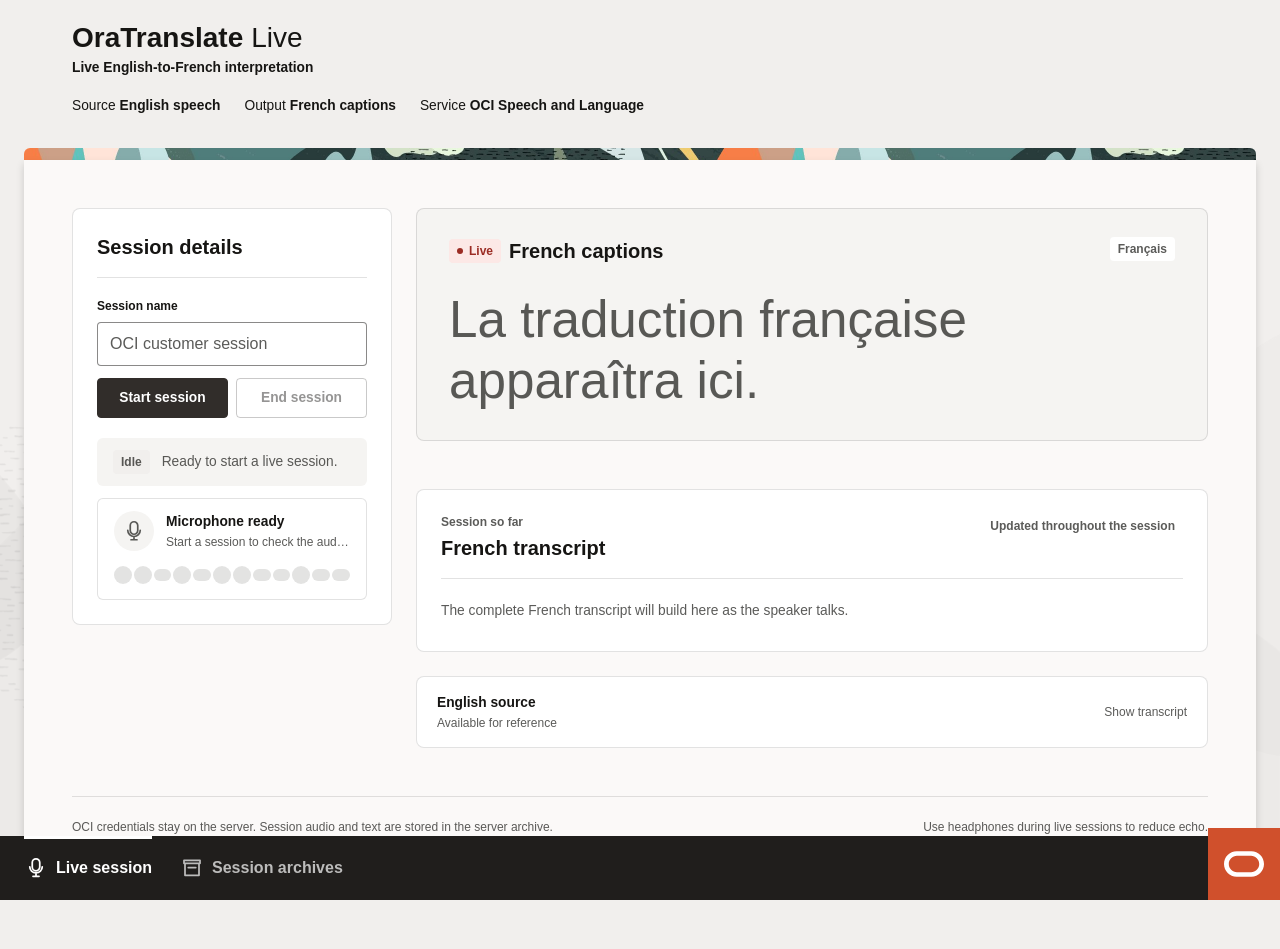
==== commit bc62cbf9: "style(ui): remove redundant session introduction Remove the visible live-session heading and helper " ====
--- a/web/index.html
+++ b/web/index.html
@@ -57,15 +57,7 @@
                 aria-labelledby="live-session-tab"
                 tabindex="0"
               >
-                <section
-                  class="overview-section live-workflow"
-                  aria-labelledby="live-workflow-heading"
-                >
-                  <div class="section-heading">
-                    <h2 id="live-workflow-heading">Start a live session</h2>
-                    <p>Speak naturally and follow the French captions as they arrive.</p>
-                  </div>
-
+                <section class="overview-section live-workflow" aria-label="Live session">
                   <div class="live-item-overview">
                     <aside
                       class="session-command-center"
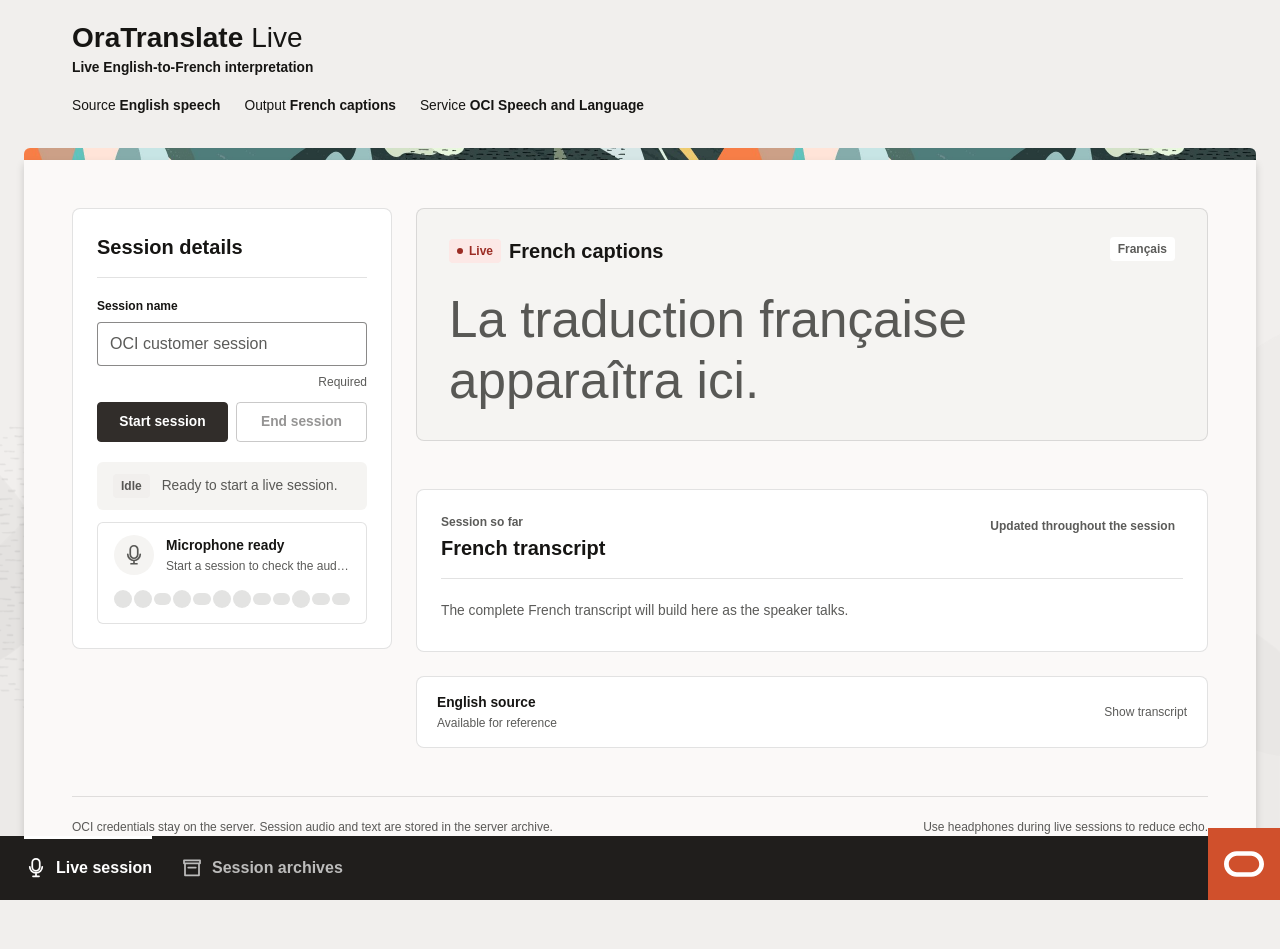
==== commit 8576b34d: "feat(sessions): enforce unique session names Require normalized, case-insensitive unique archive tit" ====
--- a/web/index.html
+++ b/web/index.html
@@ -74,7 +74,18 @@
                           type="text"
                           maxlength="120"
                           placeholder="OCI customer session"
+                          aria-describedby="session-title-message"
+                          required
                         />
+                        <div class="session-field-assistance">
+                          <p
+                            id="session-title-message"
+                            class="field-message"
+                            aria-live="polite"
+                            hidden
+                          ></p>
+                          <span class="required-message">Required</span>
+                        </div>
                         <div class="controls">
                           <button
                             id="start-button"
--- a/web/styles.css
+++ b/web/styles.css
@@ -520,6 +520,21 @@
   line-height: var(--rds-line-height-xs);
 }
 
+.session-field-assistance {
+  display: flex;
+  align-items: flex-start;
+  justify-content: space-between;
+  gap: var(--rds-space-8);
+}
+
+.required-message {
+  margin-left: auto;
+  color: var(--rds-color-text-secondary);
+  font-size: var(--rds-font-size-xs);
+  line-height: var(--rds-line-height-xs);
+  white-space: nowrap;
+}
+
 .session-controls input {
   width: 100%;
   height: var(--rds-control-height-lg);
@@ -532,6 +547,16 @@
 
 .session-controls input::placeholder {
   color: var(--rds-color-text-secondary);
+}
+
+.session-controls input[aria-invalid="true"] {
+  border-color: var(--rds-color-danger-border);
+}
+
+.field-message {
+  color: var(--rds-color-danger-text);
+  font-size: var(--rds-font-size-xs);
+  line-height: var(--rds-line-height-xs);
 }
 
 .controls {
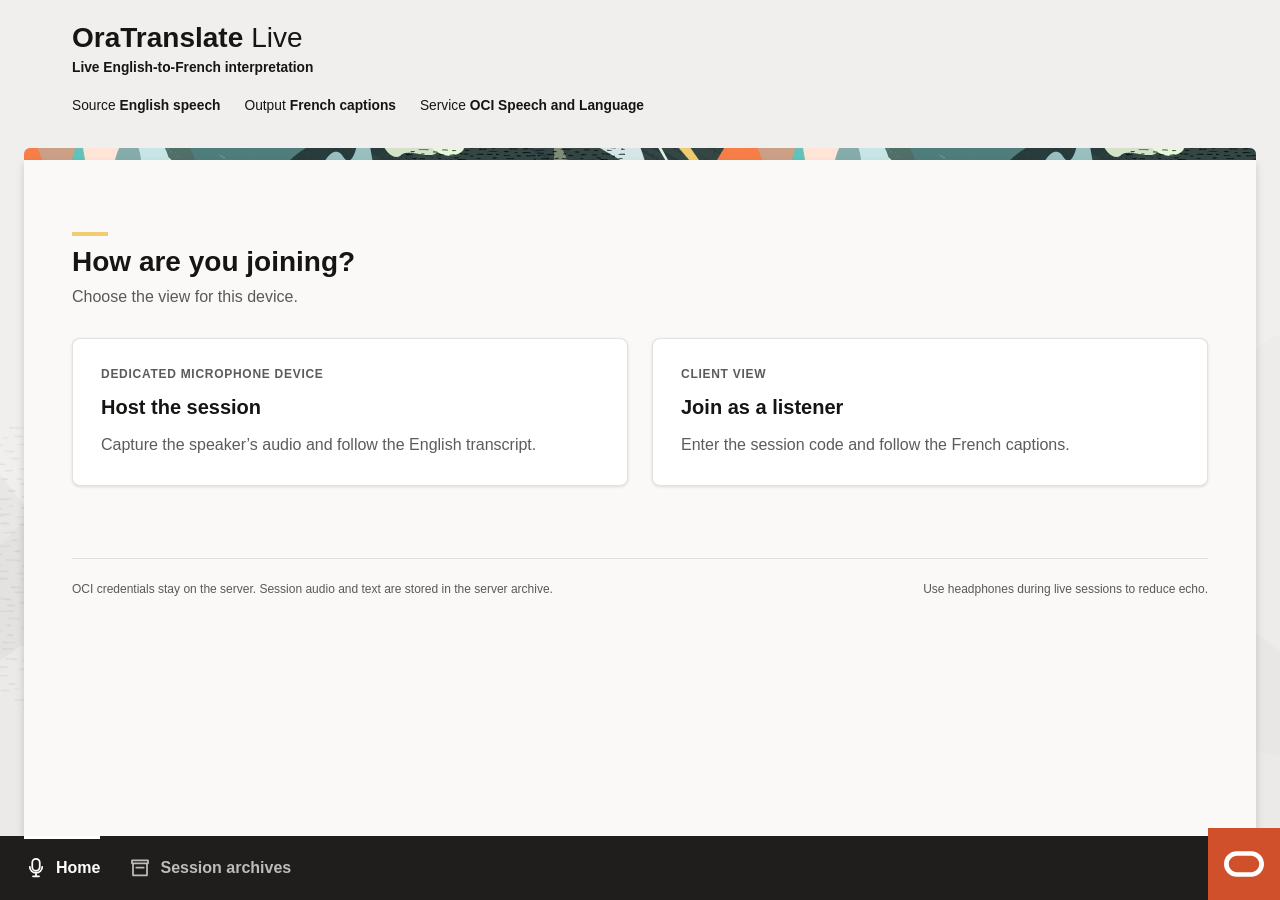
==== commit 8e5501b8: "feat(sessions): add host and listener live modes Move logical session ownership to the server so a d" ====
--- a/web/index.html
+++ b/web/index.html
@@ -58,171 +58,159 @@
                 tabindex="0"
               >
                 <section class="overview-section live-workflow" aria-label="Live session">
-                  <div class="live-item-overview">
-                    <aside
-                      class="session-command-center"
-                      aria-labelledby="session-details-heading"
-                    >
-                      <div class="session-card-heading">
-                        <h3 id="session-details-heading">Session details</h3>
+                  <section id="role-entry" class="role-entry" aria-labelledby="role-entry-heading">
+                    <div class="role-entry__heading">
+                      <span class="section-accent" aria-hidden="true"></span>
+                      <h2 id="role-entry-heading">How are you joining?</h2>
+                      <p>Choose the view for this device.</p>
+                    </div>
+                    <div class="role-options">
+                      <button id="host-mode-button" class="role-option" type="button">
+                        <span class="role-option__eyebrow">Dedicated microphone device</span>
+                        <strong>Host the session</strong>
+                        <span>Capture the speaker’s audio and follow the English transcript.</span>
+                      </button>
+                      <button id="listener-mode-button" class="role-option" type="button">
+                        <span class="role-option__eyebrow">Client view</span>
+                        <strong>Join as a listener</strong>
+                        <span>Enter the session code and follow the French captions.</span>
+                      </button>
+                    </div>
+                  </section>
+
+                  <section id="host-workspace" class="role-workspace" aria-label="Host session" hidden>
+                    <div class="live-item-overview">
+                      <aside class="session-command-center" aria-labelledby="session-details-heading">
+                        <div class="session-card-heading session-card-heading--with-action">
+                          <h3 id="session-details-heading">Host session</h3>
+                          <button id="host-back-button" class="text-action" type="button">Change role</button>
+                        </div>
+                        <section class="session-controls" aria-label="Host controls">
+                          <label for="session-title">Session name</label>
+                          <input id="session-title" type="text" maxlength="120" placeholder="Customer enablement session" aria-describedby="session-title-message" required />
+                          <div class="session-field-assistance">
+                            <p id="session-title-message" class="field-message" aria-live="polite" hidden></p>
+                            <span class="required-message">Required</span>
+                          </div>
+                          <div class="controls">
+                            <button id="start-button" class="btn btn--primary primary" type="button">Start session</button>
+                            <button id="stop-button" class="btn btn--secondary" type="button" disabled>End session</button>
+                          </div>
+                        </section>
+                        <div class="session-feedback">
+                          <section class="status-panel" aria-live="polite">
+                            <div class="status-line">
+                              <span id="status-badge" data-state="idle">idle</span>
+                              <p id="status-message">Ready to start a live session.</p>
+                            </div>
+                          </section>
+                          <section id="microphone-monitor" class="microphone-monitor" data-state="idle" aria-labelledby="microphone-label">
+                            <span class="microphone-icon" aria-hidden="true">
+                              <svg viewBox="0 0 24 24" focusable="false"><path d="M12 15.25a3.75 3.75 0 0 0 3.75-3.75v-5a3.75 3.75 0 0 0-7.5 0v5A3.75 3.75 0 0 0 12 15.25Zm-6.25-4a6.25 6.25 0 0 0 12.5 0M12 17.5v3.25m-3 0h6" /></svg>
+                            </span>
+                            <div class="microphone-copy">
+                              <strong id="microphone-label">Microphone ready</strong>
+                              <span id="microphone-message">Start a session to check the audio input.</span>
+                            </div>
+                            <div id="microphone-level" class="microphone-level" role="meter" aria-label="Microphone input level" aria-valuemin="0" aria-valuemax="100" aria-valuenow="0">
+                              <span></span><span></span><span></span><span></span><span></span><span></span>
+                              <span></span><span></span><span></span><span></span><span></span><span></span>
+                            </div>
+                          </section>
+                          <section id="host-share-panel" class="share-panel" hidden>
+                            <span>Listener code</span>
+                            <strong id="host-join-code">—</strong>
+                            <button id="copy-join-code" class="btn btn--secondary btn--block" type="button">Copy code</button>
+                            <p><span id="host-listener-count">0</span> listeners connected</p>
+                          </section>
+                        </div>
+                      </aside>
+                      <div class="live-item-overview__content">
+                        <section class="caption-stage" aria-labelledby="english-caption-heading">
+                          <div class="caption-stage-heading">
+                            <div><span class="live-marker">Host</span><h2 id="english-caption-heading">English transcript</h2></div>
+                            <span class="caption-language">English</span>
+                          </div>
+                          <p id="current-english-caption" class="current-caption waiting-caption" aria-live="polite" aria-atomic="true">The latest English sentence will appear here.</p>
+                        </section>
+                        <section id="host-alerts" class="message-stack" aria-label="Host notices" aria-live="polite"></section>
+                        <section class="history-panel" aria-labelledby="english-history-heading">
+                          <div class="history-heading">
+                            <div><p class="section-kicker">Session so far</p><h2 id="english-history-heading">English transcript</h2></div>
+                            <span class="buffer-note">Updated as the speaker talks</span>
+                          </div>
+                          <div id="transcript-list" class="result-list source-transcript">
+                            <p id="empty-transcript" class="empty-state">The English transcript will build here.</p>
+                          </div>
+                        </section>
                       </div>
-
-                      <section class="session-controls" aria-label="Session controls">
-                        <label for="session-title">Session name</label>
-                        <input
-                          id="session-title"
-                          type="text"
-                          maxlength="120"
-                          placeholder="OCI customer session"
-                          aria-describedby="session-title-message"
-                          required
-                        />
-                        <div class="session-field-assistance">
-                          <p
-                            id="session-title-message"
-                            class="field-message"
-                            aria-live="polite"
-                            hidden
-                          ></p>
-                          <span class="required-message">Required</span>
-                        </div>
-                        <div class="controls">
-                          <button
-                            id="start-button"
-                            class="btn btn--primary primary"
-                            type="button"
-                          >
-                            Start session
-                          </button>
-                          <button
-                            id="stop-button"
-                            class="btn btn--secondary"
-                            type="button"
-                            disabled
-                          >
-                            End session
-                          </button>
-                        </div>
-                      </section>
-
-                      <div class="session-feedback">
-                        <section class="status-panel" aria-live="polite">
-                          <div class="status-line">
-                            <span id="status-badge" data-state="idle">idle</span>
-                            <p id="status-message">Ready to start a live session.</p>
-                          </div>
-                        </section>
-
-                        <section
-                          id="microphone-monitor"
-                          class="microphone-monitor"
-                          data-state="idle"
-                          aria-labelledby="microphone-label"
-                        >
-                          <span class="microphone-icon" aria-hidden="true">
-                            <svg viewBox="0 0 24 24" focusable="false">
-                              <path
-                                d="M12 15.25a3.75 3.75 0 0 0 3.75-3.75v-5a3.75 3.75 0 0 0-7.5 0v5A3.75 3.75 0 0 0 12 15.25Zm-6.25-4a6.25 6.25 0 0 0 12.5 0M12 17.5v3.25m-3 0h6"
-                              />
-                            </svg>
-                          </span>
-                          <div class="microphone-copy">
-                            <strong id="microphone-label">Microphone ready</strong>
-                            <span id="microphone-message">
-                              Start a session to check the audio input.
+                    </div>
+                  </section>
+
+                  <section id="listener-join" class="listener-join" aria-labelledby="listener-join-heading" hidden>
+                    <div class="listener-join__card">
+                      <button id="listener-back-button" class="text-action" type="button">Change role</button>
+                      <span class="section-accent" aria-hidden="true"></span>
+                      <h2 id="listener-join-heading">Join the live session</h2>
+                      <p>Ask the host for the six-character listener code.</p>
+                      <label for="listener-code">Session code</label>
+                      <input id="listener-code" class="join-code-input" type="text" inputmode="text" autocomplete="off" maxlength="7" placeholder="ABC-123" aria-describedby="listener-code-message" />
+                      <p id="listener-code-message" class="field-message" aria-live="polite" hidden></p>
+                      <button id="join-listener-button" class="btn btn--primary btn--block" type="button">Join session</button>
+                    </div>
+                  </section>
+
+                  <section id="listener-workspace" class="role-workspace" aria-label="Listener session" hidden>
+                    <div class="live-item-overview">
+                      <aside class="session-command-center" aria-labelledby="listener-session-heading">
+                        <div class="session-card-heading session-card-heading--with-action">
+                          <h3 id="listener-session-heading">Listener session</h3>
+                          <button id="leave-listener-button" class="text-action" type="button">Leave</button>
+                        </div>
+                        <dl class="listener-session-details">
+                          <div><dt>Session</dt><dd id="listener-session-title">Connecting…</dd></div>
+                          <div><dt>Code</dt><dd id="listener-session-code">—</dd></div>
+                        </dl>
+                        <div class="session-feedback">
+                          <section class="status-panel" aria-live="polite">
+                            <div class="status-line">
+                              <span id="listener-status-badge" data-state="connecting">connecting</span>
+                              <p id="listener-status-message">Joining the live session…</p>
+                            </div>
+                          </section>
+                          <section id="speaker-monitor" class="microphone-monitor" data-state="connecting" aria-labelledby="speaker-monitor-label">
+                            <span class="microphone-icon" aria-hidden="true">
+                              <svg viewBox="0 0 24 24" focusable="false"><path d="M12 15.25a3.75 3.75 0 0 0 3.75-3.75v-5a3.75 3.75 0 0 0-7.5 0v5A3.75 3.75 0 0 0 12 15.25Zm-6.25-4a6.25 6.25 0 0 0 12.5 0M12 17.5v3.25m-3 0h6" /></svg>
                             </span>
-                          </div>
-                          <div
-                            id="microphone-level"
-                            class="microphone-level"
-                            role="meter"
-                            aria-label="Microphone input level"
-                            aria-valuemin="0"
-                            aria-valuemax="100"
-                            aria-valuenow="0"
-                          >
-                            <span></span><span></span><span></span><span></span>
-                            <span></span><span></span><span></span><span></span>
-                            <span></span><span></span><span></span><span></span>
+                            <div class="microphone-copy"><strong id="speaker-monitor-label">Speaker microphone</strong><span id="speaker-monitor-message">Waiting for the host audio level.</span></div>
+                            <div id="speaker-level" class="microphone-level" role="meter" aria-label="Speaker microphone level" aria-valuemin="0" aria-valuemax="100" aria-valuenow="0">
+                              <span></span><span></span><span></span><span></span><span></span><span></span>
+                              <span></span><span></span><span></span><span></span><span></span><span></span>
+                            </div>
+                          </section>
+                        </div>
+                      </aside>
+                      <div class="live-item-overview__content">
+                        <section class="caption-stage" aria-labelledby="french-caption-heading">
+                          <div class="caption-stage-heading">
+                            <div><span class="live-marker">Live</span><h2 id="french-caption-heading">French captions</h2></div>
+                            <span class="caption-language" lang="fr">Français</span>
+                          </div>
+                          <p id="current-french-caption" class="current-caption waiting-caption" lang="fr" aria-live="polite" aria-atomic="true">La traduction française apparaîtra ici.</p>
+                        </section>
+                        <section id="translation-alerts" class="message-stack" aria-label="Translation notices" aria-live="polite"></section>
+                        <section class="history-panel" aria-labelledby="french-history-heading">
+                          <div class="history-heading">
+                            <div><p class="section-kicker">Session so far</p><h2 id="french-history-heading">French transcript</h2></div>
+                            <span class="buffer-note">Restored from the beginning when you rejoin</span>
+                          </div>
+                          <div id="translation-list" class="result-list french-history">
+                            <p id="empty-translation" class="empty-state">The complete French transcript will build here.</p>
                           </div>
                         </section>
                       </div>
-                    </aside>
-
-                    <div class="live-item-overview__content">
-                      <section
-                        class="caption-stage"
-                        aria-labelledby="french-caption-heading"
-                      >
-                        <div class="caption-stage-heading">
-                          <div>
-                            <span class="live-marker">Live</span>
-                            <h2 id="french-caption-heading">French captions</h2>
-                          </div>
-                          <span class="caption-language" lang="fr">Français</span>
-                        </div>
-                        <p
-                          id="current-french-caption"
-                          class="current-french-caption waiting-caption"
-                          lang="fr"
-                          aria-live="polite"
-                          aria-atomic="true"
-                        >
-                          La traduction française apparaîtra ici.
-                        </p>
-                      </section>
-
-                      <section
-                        id="translation-alerts"
-                        class="message-stack"
-                        aria-label="Translation notices"
-                        aria-live="polite"
-                      ></section>
-
-                      <section
-                        class="history-panel"
-                        aria-labelledby="french-history-heading"
-                      >
-                        <div class="history-heading">
-                          <div>
-                            <p class="section-kicker">Session so far</p>
-                            <h2 id="french-history-heading">French transcript</h2>
-                          </div>
-                          <span class="buffer-note">Updated throughout the session</span>
-                        </div>
-                        <div
-                          id="translation-list"
-                          class="result-list french-history"
-                        >
-                          <p id="empty-translation" class="empty-state">
-                            The complete French transcript will build here as the speaker talks.
-                          </p>
-                        </div>
-                      </section>
-
-                      <details class="source-panel">
-                        <summary>
-                          <span>
-                            <strong>English source</strong>
-                            <small>Available for reference</small>
-                          </span>
-                          <span class="disclosure-label">
-                            <span class="when-closed">Show transcript</span>
-                            <span class="when-open">Hide transcript</span>
-                          </span>
-                        </summary>
-                        <div
-                          id="transcript-list"
-                          class="result-list source-transcript"
-                          aria-live="polite"
-                        >
-                          <p id="empty-transcript" class="empty-state">
-                            The English source transcript will appear here.
-                          </p>
-                        </div>
-                      </details>
-                    </div>
-                  </div>
+                    </div>
+                  </section>
                 </section>
               </section>
 
@@ -389,7 +377,7 @@
             role="tab"
             aria-selected="true"
             aria-controls="live-session-panel"
-            aria-label="Live session"
+            aria-label="Home"
             data-panel="live-session-panel"
           >
             <span class="app-nav__indicator" aria-hidden="true"></span>
@@ -405,7 +393,7 @@
                 />
               </svg>
             </span>
-            <span class="app-nav__label">Live session</span>
+            <span class="app-nav__label">Home</span>
           </button>
           <button
             id="session-archives-tab"
--- a/web/styles.css
+++ b/web/styles.css
@@ -468,6 +468,146 @@
   color: var(--rds-color-button-cta-contrast);
 }
 
+.btn--block {
+  width: 100%;
+}
+
+.text-action {
+  padding: 0;
+  border: 0;
+  background: transparent;
+  color: var(--rds-color-link);
+  font: inherit;
+  font-size: var(--rds-font-size-sm);
+  font-weight: 600;
+  cursor: pointer;
+}
+
+.text-action:hover:not(:disabled) {
+  color: var(--rds-color-link-hover);
+  text-decoration: underline;
+}
+
+.text-action:disabled {
+  color: var(--rds-color-text-disabled);
+  cursor: default;
+}
+
+.role-entry {
+  display: flex;
+  flex-direction: column;
+  gap: var(--rds-space-32);
+  padding-block: var(--rds-space-24);
+}
+
+.role-entry__heading {
+  display: flex;
+  flex-direction: column;
+  gap: var(--rds-space-8);
+}
+
+.role-entry__heading h2,
+.listener-join__card h2 {
+  font-size: var(--rds-font-size-xl);
+  line-height: var(--rds-line-height-xl);
+}
+
+.role-entry__heading p,
+.listener-join__card > p {
+  color: var(--rds-color-text-secondary);
+}
+
+.section-accent {
+  display: block;
+  width: var(--rds-brand-dash-width);
+  height: var(--rds-brand-dash-height);
+  background: var(--rds-color-brand-dash);
+}
+
+.role-options {
+  display: grid;
+  grid-template-columns: repeat(2, minmax(0, 1fr));
+  gap: var(--rds-space-24);
+}
+
+.role-option {
+  display: flex;
+  flex-direction: column;
+  align-items: flex-start;
+  gap: var(--rds-space-12);
+  padding: var(--rds-space-28);
+  border: var(--rds-border-width) solid var(--rds-color-border-divider);
+  border-radius: var(--rds-radius-lg);
+  background: var(--rds-color-surface-neutral-0);
+  color: var(--rds-color-text-primary);
+  text-align: left;
+  cursor: pointer;
+  box-shadow: var(--rds-shadow-xs);
+}
+
+.role-option:hover {
+  border-color: var(--rds-color-border-enabled);
+  background: var(--rds-color-surface-neutral-20);
+}
+
+.role-option__eyebrow {
+  color: var(--rds-color-text-secondary);
+  font-size: var(--rds-font-size-xs);
+  font-weight: 600;
+  letter-spacing: var(--rds-letter-spacing-wide);
+  text-transform: uppercase;
+}
+
+.role-option strong {
+  font-size: var(--rds-font-size-lg);
+  line-height: var(--rds-line-height-lg);
+}
+
+.role-option > span:last-child {
+  color: var(--rds-color-text-secondary);
+  line-height: var(--rds-line-height-md);
+}
+
+.listener-join {
+  display: grid;
+  place-items: center;
+  padding-block: var(--rds-space-48);
+}
+
+.listener-join__card {
+  display: grid;
+  width: min(100%, var(--dialog-width));
+  gap: var(--rds-space-16);
+  padding: var(--rds-space-32);
+  border: var(--rds-border-width) solid var(--rds-color-border-divider);
+  border-radius: var(--rds-radius-lg);
+  background: var(--rds-color-surface-neutral-0);
+  box-shadow: var(--rds-shadow-sm);
+}
+
+.listener-join__card label {
+  margin-top: var(--rds-space-8);
+  font-size: var(--rds-font-size-xs);
+  font-weight: 600;
+}
+
+.join-code-input {
+  width: 100%;
+  height: var(--rds-control-height-lg);
+  padding-inline: var(--rds-space-12);
+  border: var(--rds-border-width) solid var(--rds-color-border-enabled);
+  border-radius: var(--rds-radius-sm);
+  background: var(--rds-color-surface-neutral-0);
+  color: var(--rds-color-text-primary);
+  font-size: var(--rds-font-size-lg);
+  letter-spacing: var(--rds-letter-spacing-wide);
+  text-transform: uppercase;
+}
+
+.join-code-input[aria-invalid="true"] {
+  border-color: var(--rds-color-danger-border);
+}
+
 .live-item-overview {
   display: grid;
   grid-template-columns: minmax(0, var(--session-panel-width)) minmax(0, 1fr);
@@ -491,6 +631,13 @@
 .session-card-heading {
   padding-bottom: var(--rds-space-16);
   border-bottom: var(--rds-border-width) solid var(--rds-color-border-divider);
+}
+
+.session-card-heading--with-action {
+  display: flex;
+  align-items: center;
+  justify-content: space-between;
+  gap: var(--rds-space-12);
 }
 
 .session-card-heading h3 {
@@ -598,6 +745,7 @@
 }
 
 #status-badge,
+#listener-status-badge,
 .saved-status,
 .live-marker,
 .buffer-note,
@@ -613,24 +761,32 @@
   white-space: nowrap;
 }
 
-#status-badge {
+#status-badge,
+#listener-status-badge {
   background: var(--rds-color-surface-neutral-30);
   color: var(--rds-color-text-secondary);
   text-transform: capitalize;
 }
 
 #status-badge[data-state="listening"],
-#status-badge[data-state="stopped"] {
+#status-badge[data-state="live"],
+#status-badge[data-state="ended"],
+#listener-status-badge[data-state="live"],
+#listener-status-badge[data-state="ended"] {
   background: var(--rds-color-success-surface);
   color: var(--rds-color-success-text);
 }
 
-#status-badge[data-state="error"] {
+#status-badge[data-state="error"],
+#listener-status-badge[data-state="error"] {
   background: var(--rds-color-danger-surface);
   color: var(--rds-color-danger-text);
 }
 
-#status-badge[data-state="unavailable"] {
+#status-badge[data-state="unavailable"],
+#status-badge[data-state="host_reconnecting"],
+#listener-status-badge[data-state="host_reconnecting"],
+#listener-status-badge[data-state="reconnecting"] {
   background: var(--rds-color-warning-surface);
   color: var(--rds-color-warning-text);
 }
@@ -753,6 +909,49 @@
   color: var(--rds-color-warning-text);
 }
 
+.microphone-monitor[data-state="paused"] .microphone-icon {
+  background: var(--rds-color-warning-surface);
+  color: var(--rds-color-warning-text);
+}
+
+.share-panel {
+  display: grid;
+  gap: var(--rds-space-8);
+  padding: var(--rds-space-16);
+  border-radius: var(--rds-radius-md);
+  background: var(--rds-color-info-surface);
+}
+
+.share-panel > span,
+.share-panel p,
+.listener-session-details dt {
+  color: var(--rds-color-text-secondary);
+  font-size: var(--rds-font-size-xs);
+  line-height: var(--rds-line-height-xs);
+}
+
+.share-panel > strong {
+  color: var(--rds-color-info-text);
+  font-size: var(--rds-font-size-xl);
+  letter-spacing: var(--rds-letter-spacing-wide);
+}
+
+.listener-session-details {
+  display: grid;
+  gap: var(--rds-space-16);
+  padding-top: var(--rds-space-20);
+}
+
+.listener-session-details > div {
+  display: grid;
+  gap: var(--rds-space-4);
+}
+
+.listener-session-details dd {
+  overflow-wrap: anywhere;
+  font-weight: 600;
+}
+
 .caption-stage {
   display: flex;
   min-height: var(--caption-min-height);
@@ -810,7 +1009,7 @@
   color: var(--rds-color-text-secondary);
 }
 
-.current-french-caption {
+.current-caption {
   display: flex;
   flex: 1 1 auto;
   align-items: center;
@@ -820,7 +1019,7 @@
   line-height: var(--rds-line-height-caption);
 }
 
-.current-french-caption.waiting-caption {
+.current-caption.waiting-caption {
   color: var(--rds-color-text-secondary);
 }
 
@@ -1372,7 +1571,8 @@
   }
 
   .live-item-overview,
-  .library-grid {
+  .library-grid,
+  .role-options {
     grid-template-columns: minmax(0, 1fr);
   }
 
@@ -1434,6 +1634,7 @@
   }
 
   .session-command-center,
+  .listener-join__card,
   .caption-stage,
   .history-panel,
   .session-viewer {
@@ -1466,7 +1667,7 @@
     display: none;
   }
 
-  .current-french-caption {
+  .current-caption {
     font-size: var(--rds-font-size-lg);
     line-height: var(--rds-line-height-xl);
   }
